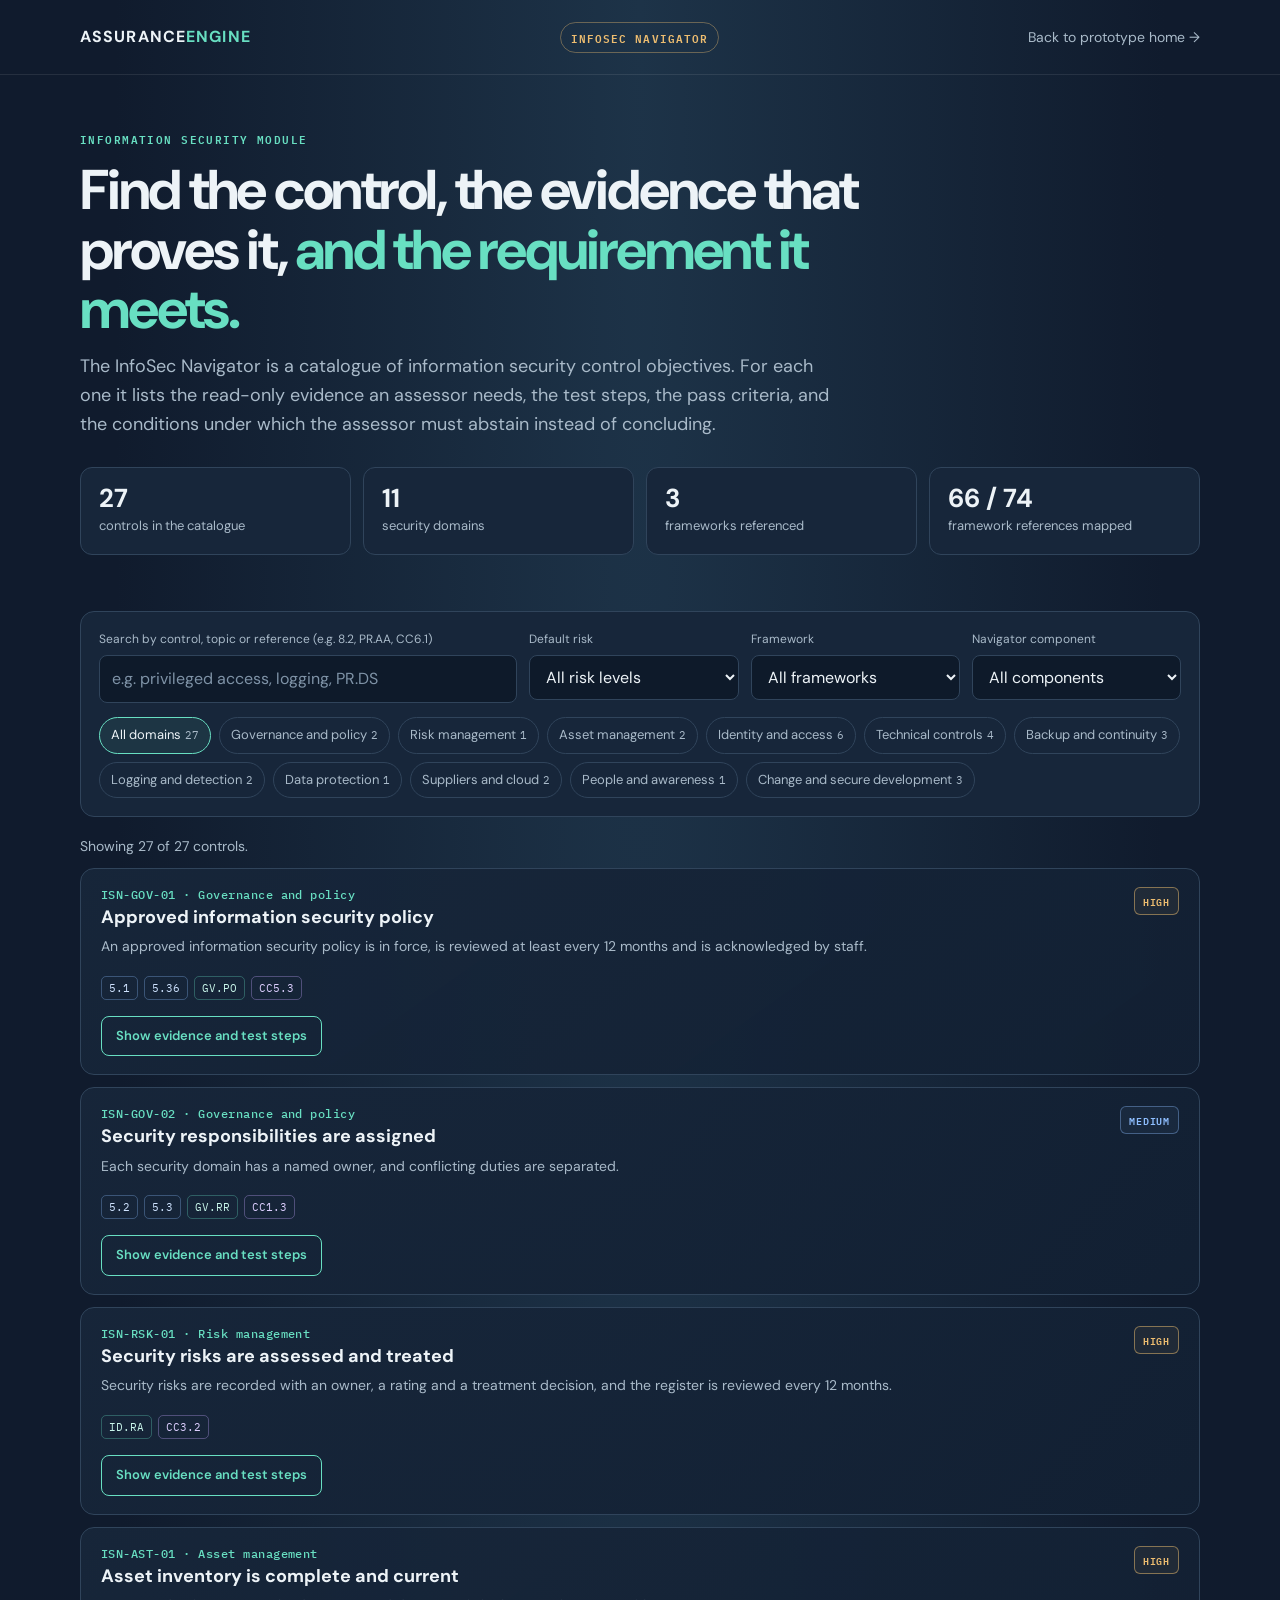
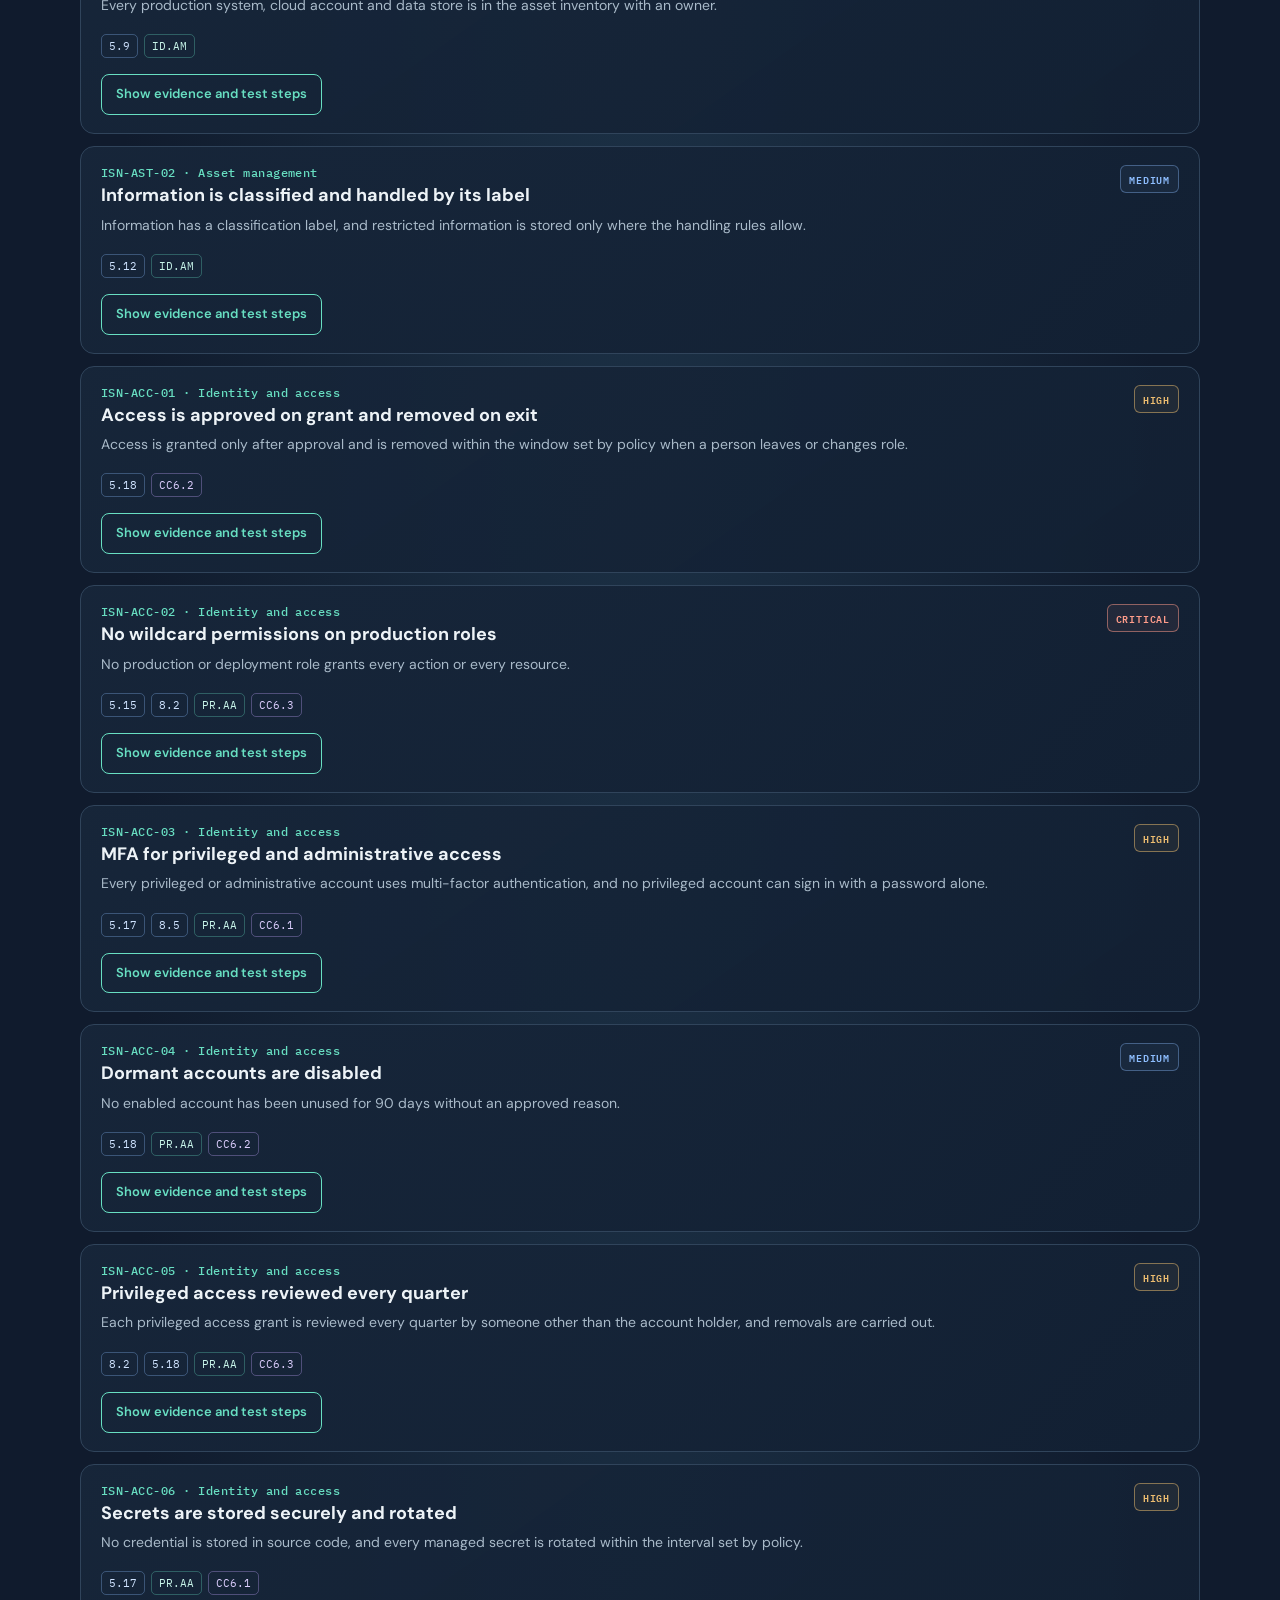
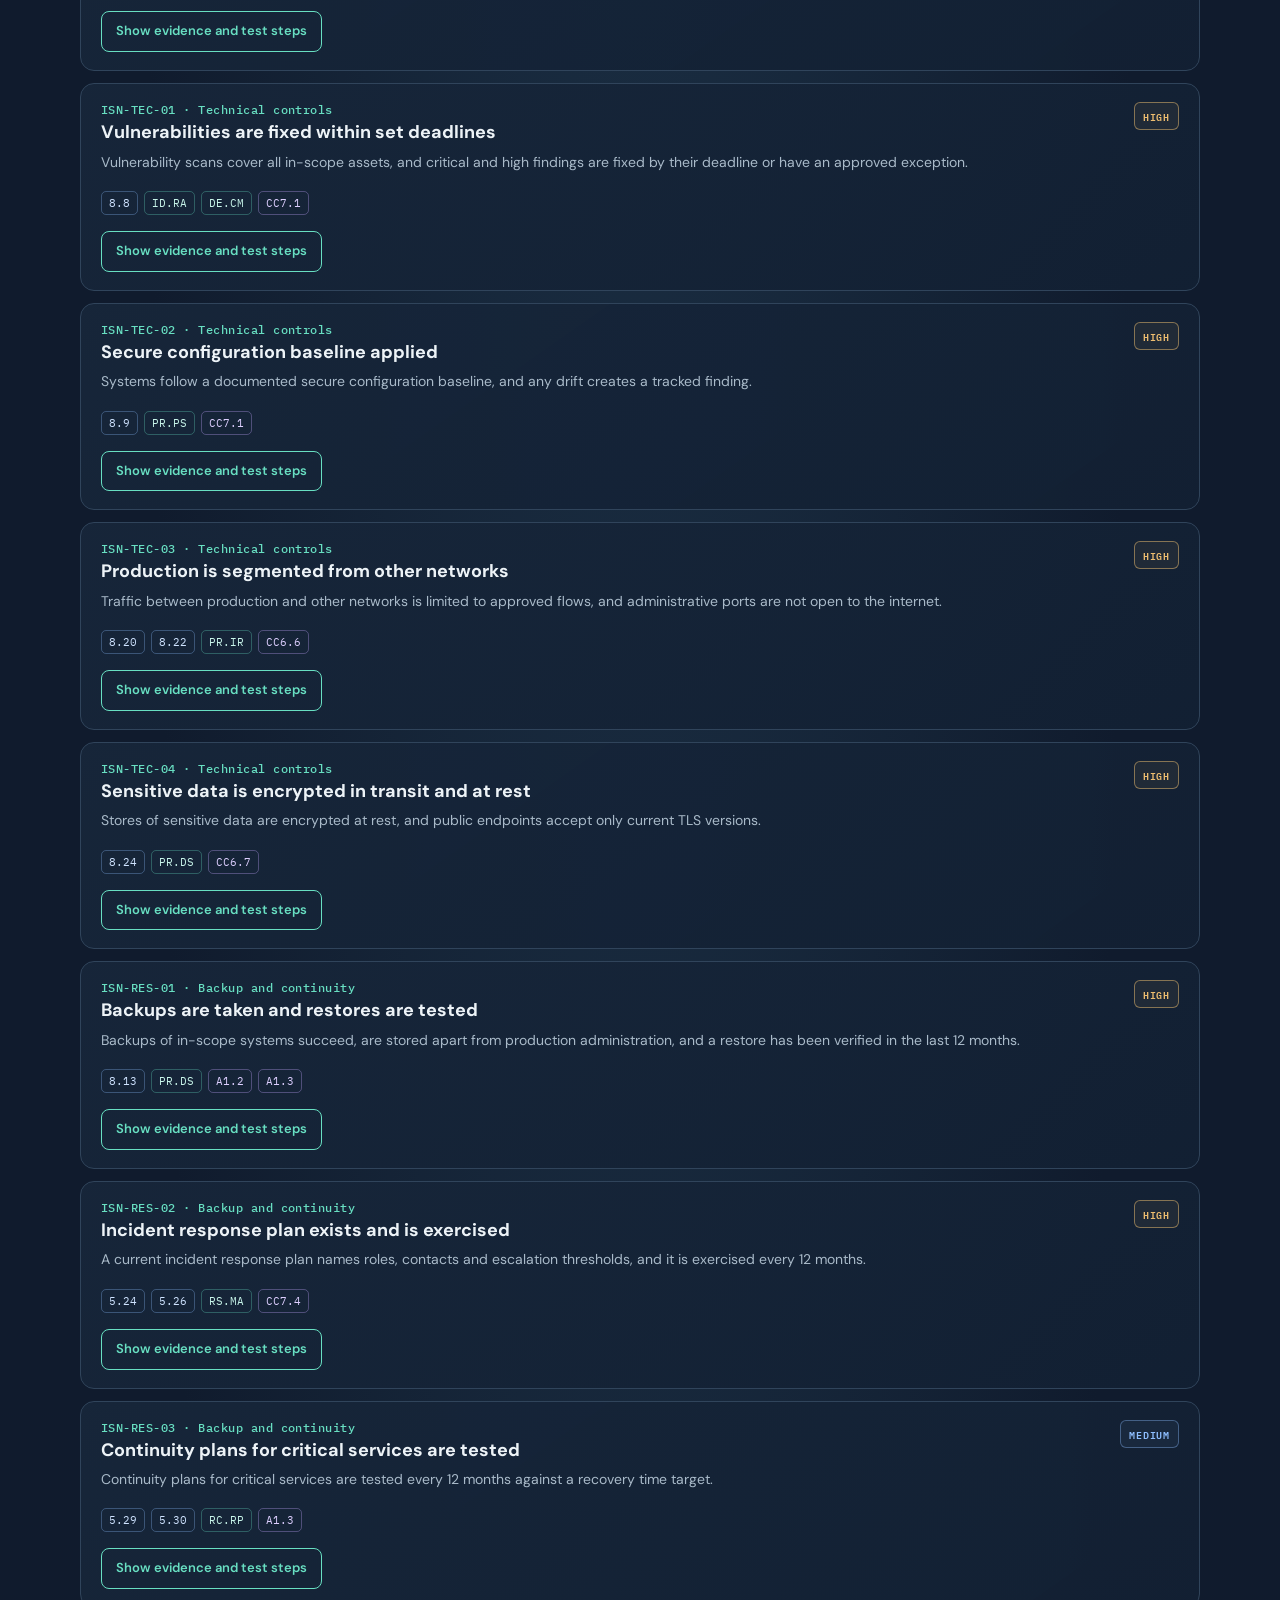
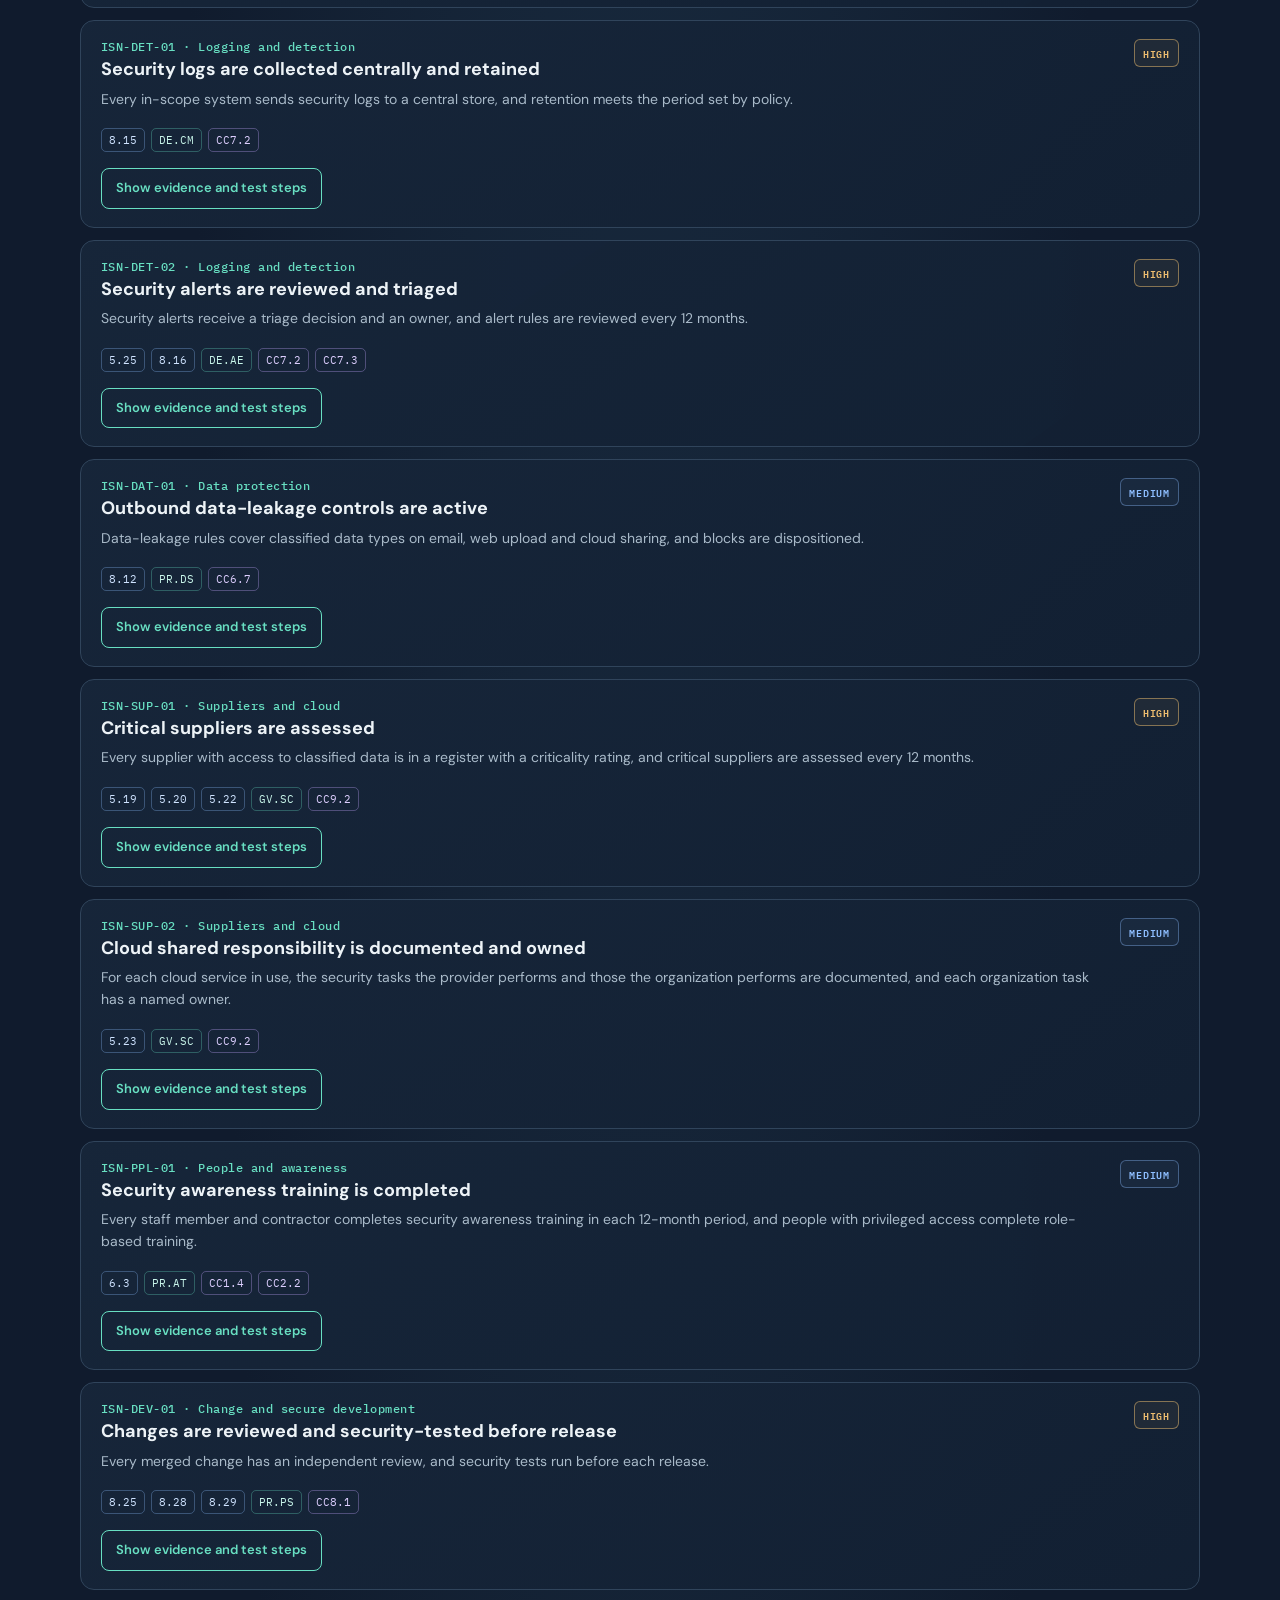
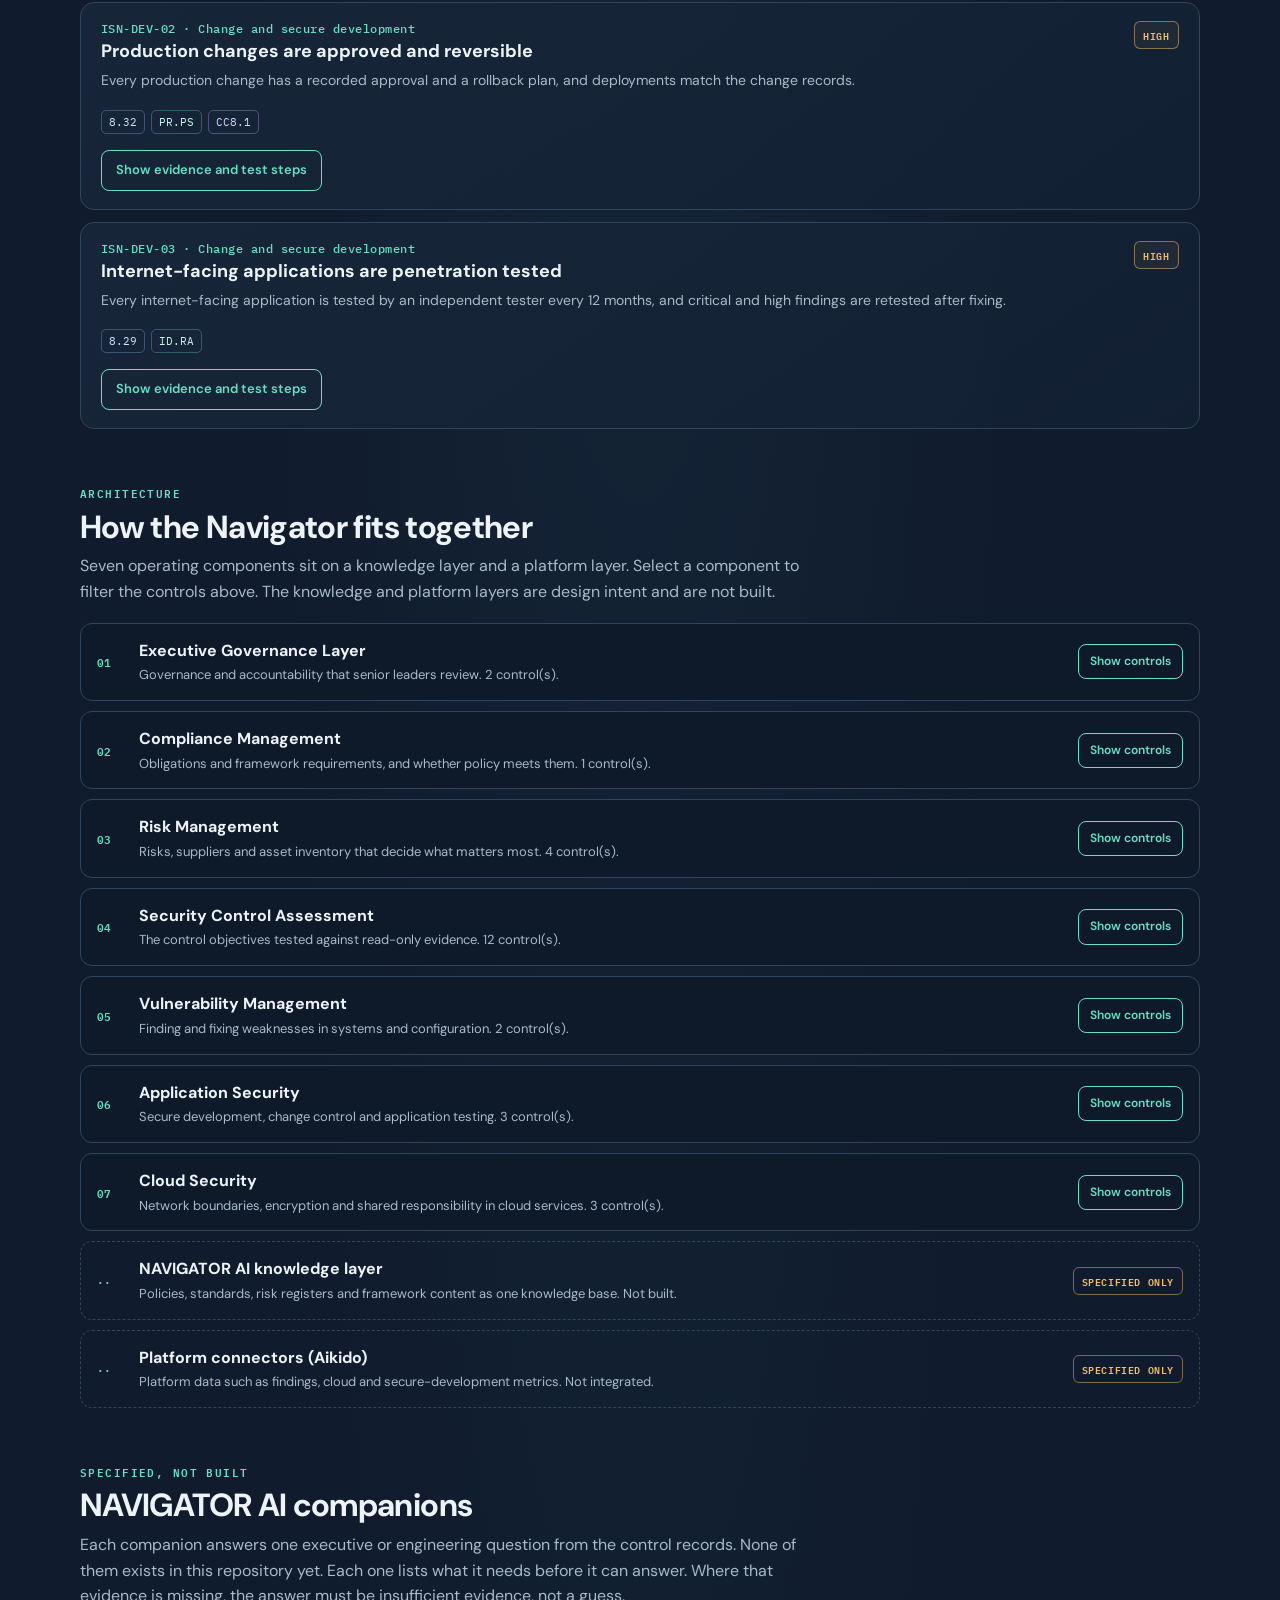
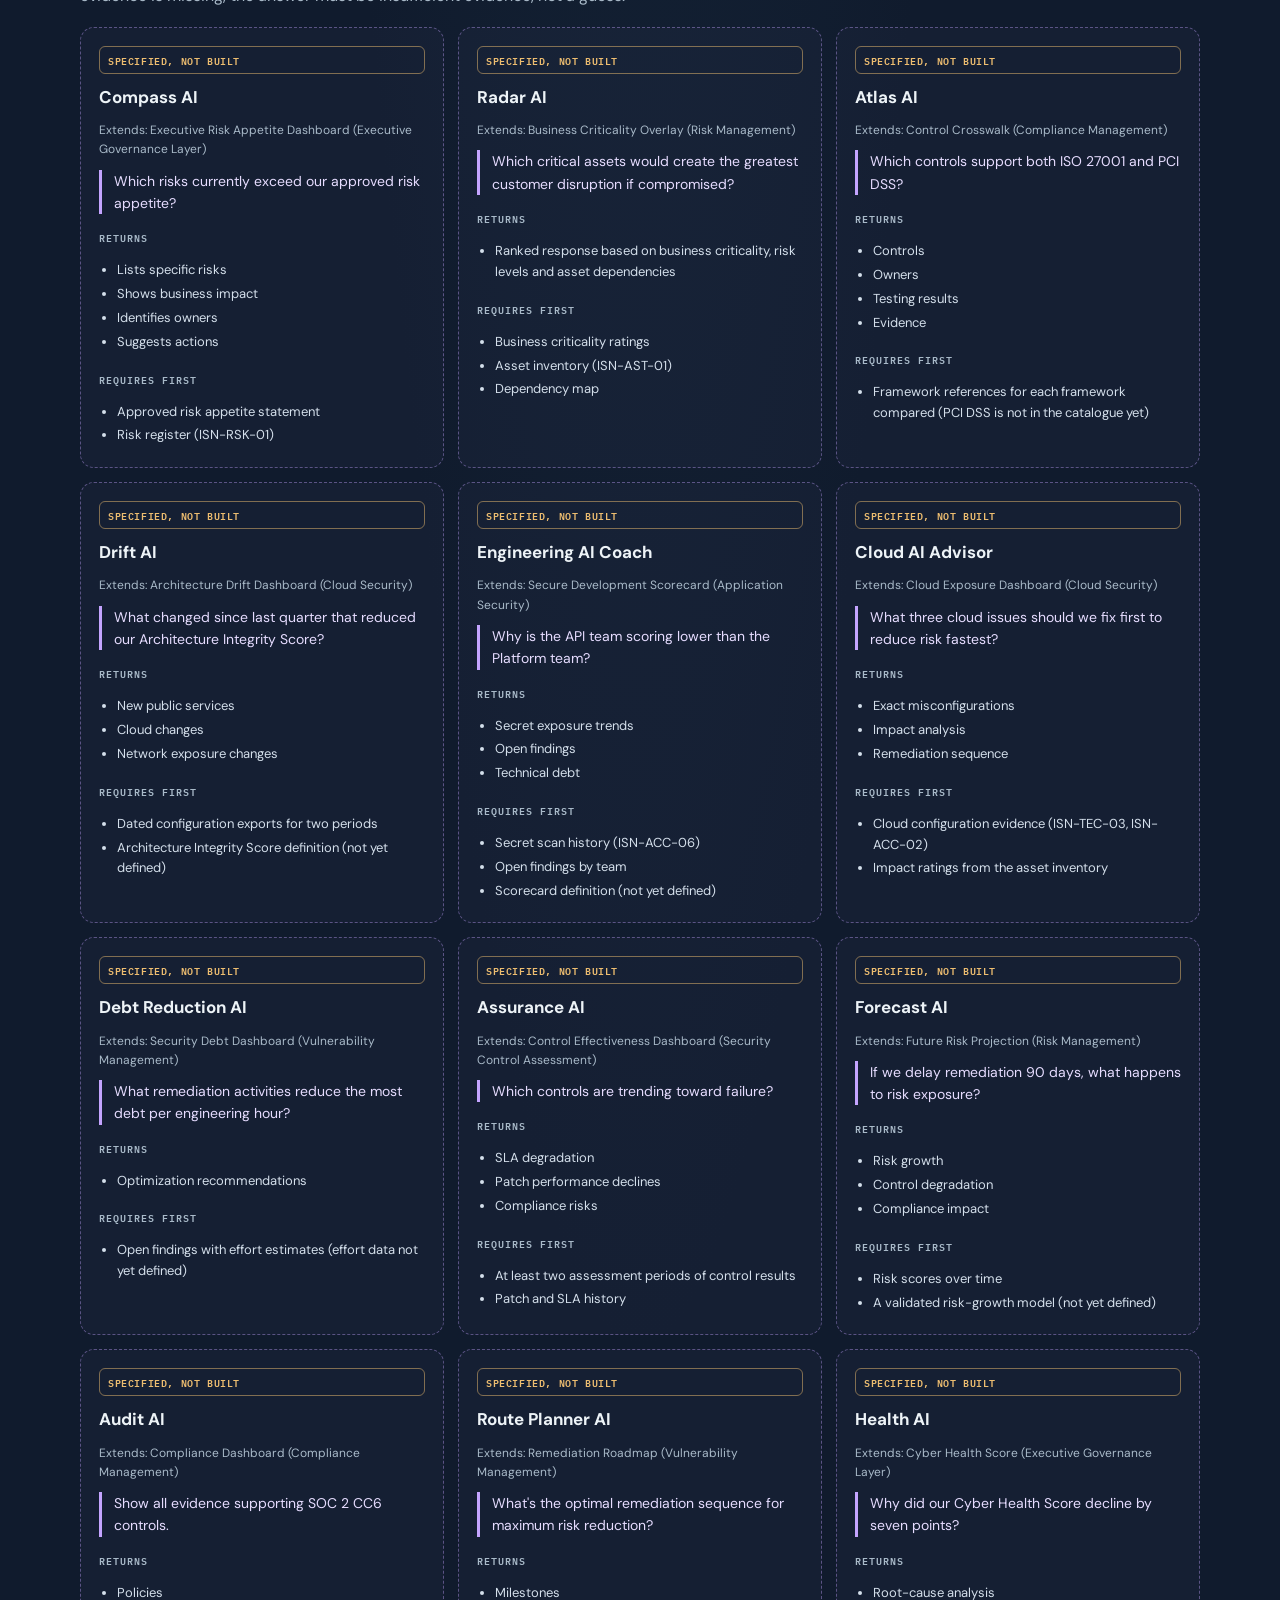
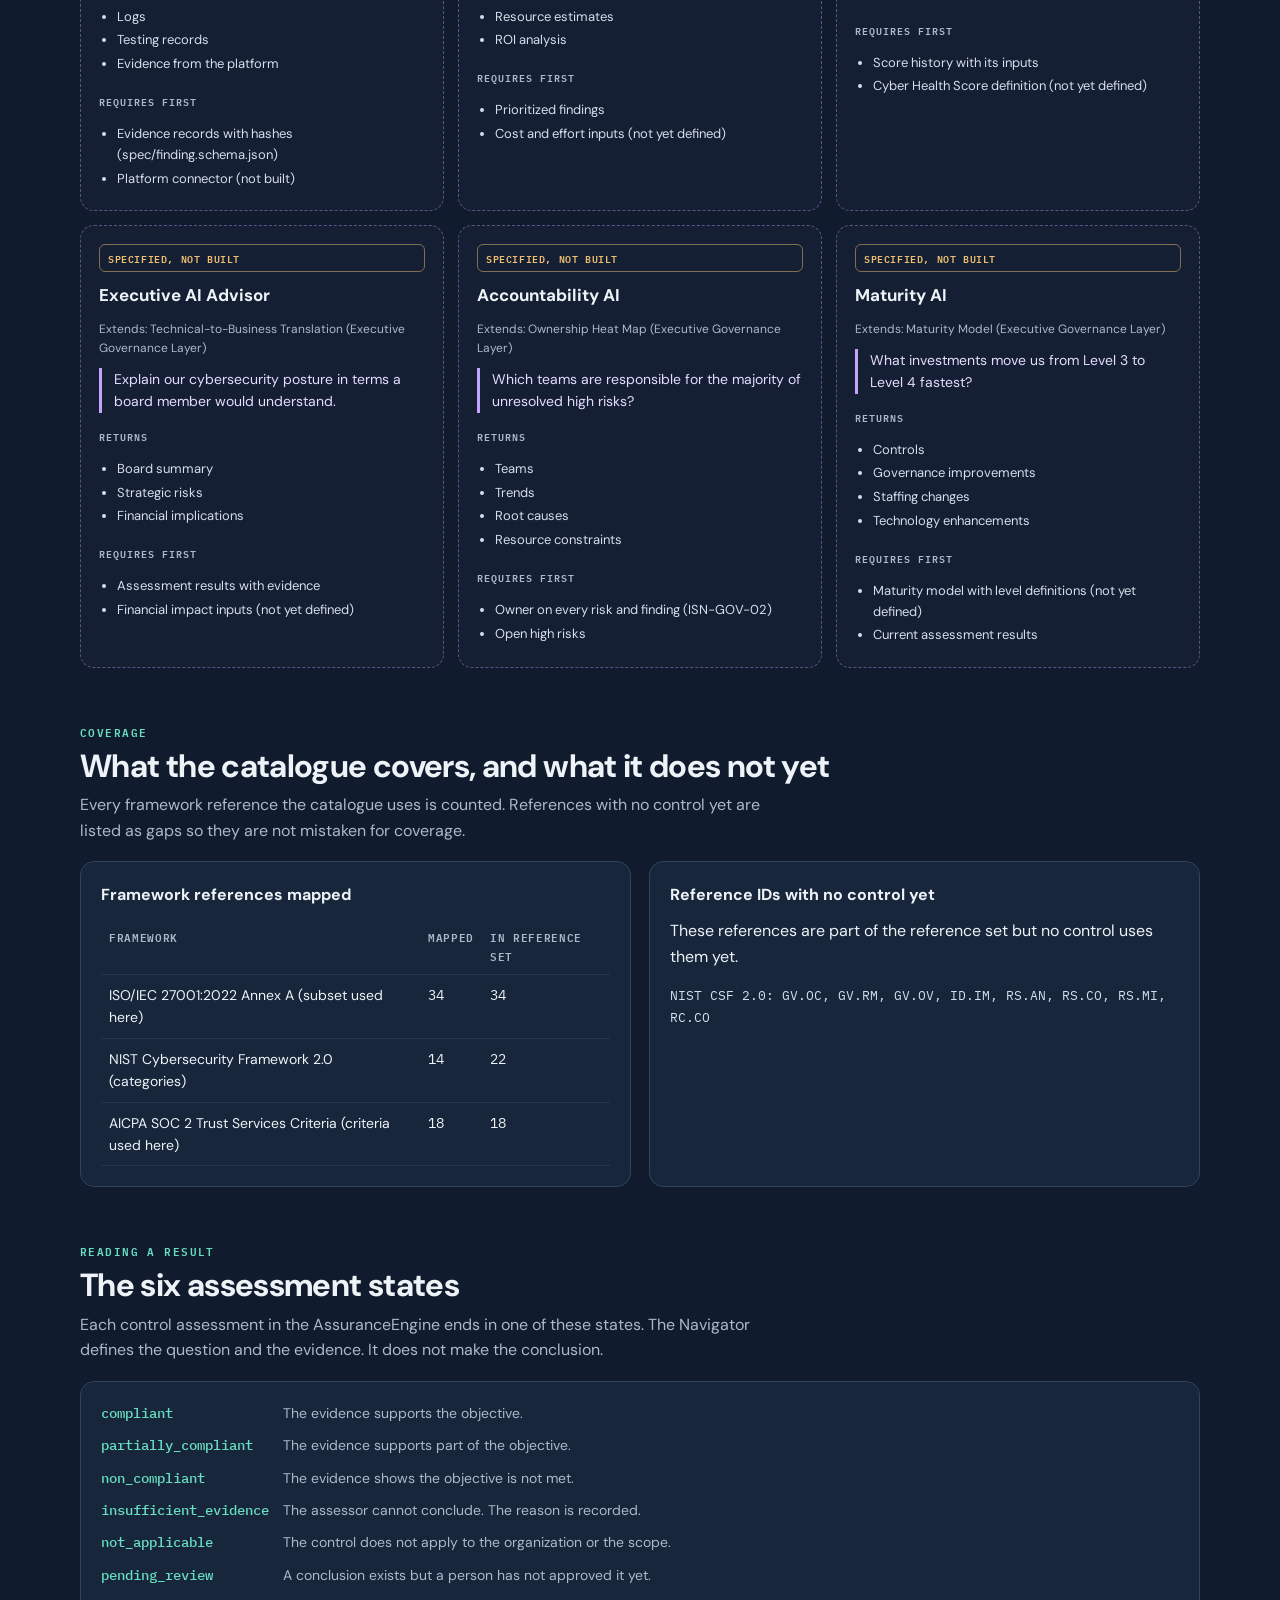
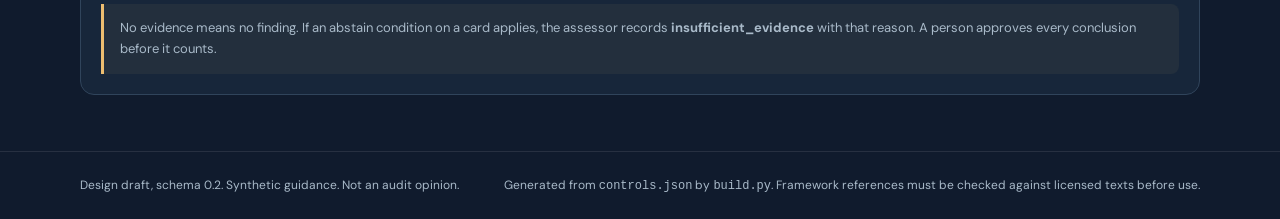
==== infosec-navigator/index.html @ db494764 "Add InfoSec Navigator module A separate information security module of AssuranceEngine:  - infosec-n" ====
<!doctype html>
<html lang="en">
<head>
<meta charset="utf-8">
<meta name="viewport" content="width=device-width, initial-scale=1">
<meta name="description" content="InfoSec Navigator: find each information security control, the read-only evidence that proves it, and the ISO 27001, NIST CSF and SOC 2 requirements it maps to.">
<meta name="theme-color" content="#101b2d">
<title>InfoSec Navigator | AssuranceEngine</title>
<link rel="stylesheet" href="https://fonts.googleapis.com/css2?family=DM+Sans:wght@400;500;600;700&family=IBM+Plex+Mono:wght@400;500;600&display=swap">
<style>
:root{color-scheme:dark;--bg:#101b2d;--panel:#17263a;--panel-2:#1c3045;--line:#30445b;--text:#edf3f7;--muted:#a9bac9;--teal:#68dfc2;--gold:#edbd70;--blue:#8ebeff;--violet:#c4a4ff;--red:#ff9c8a}
*{box-sizing:border-box}
html{scroll-behavior:smooth}
body{margin:0;background:radial-gradient(ellipse at 50% 0%,#1d3348 0,transparent 58%),var(--bg);color:var(--text);font:16px/1.6 "DM Sans",system-ui,sans-serif;min-height:100vh}
a{color:var(--teal)}
button,input,select{font:inherit;color:inherit}
:focus-visible{outline:2px solid var(--teal);outline-offset:3px}
.wrap{width:min(1120px,calc(100% - 40px));margin-inline:auto}
.topbar{border-bottom:1px solid #ffffff16}
.nav{min-height:74px;display:flex;align-items:center;justify-content:space-between;gap:20px;flex-wrap:wrap;padding:14px 0}
.brand{color:var(--text);text-decoration:none;font-weight:700;letter-spacing:.07em}
.brand span{color:var(--teal)}
.module{font:600 11px "IBM Plex Mono",monospace;letter-spacing:.1em;text-transform:uppercase;color:var(--gold);border:1px solid #edbd7060;border-radius:999px;padding:5px 10px}
.nav-link{color:var(--muted);font-size:14px;text-decoration:none}
.label,.eyebrow{font:600 11px/1.4 "IBM Plex Mono",monospace;letter-spacing:.13em;text-transform:uppercase}
.eyebrow{color:var(--teal)}
.hero{padding:56px 0 28px}
h1,h2,h3,p{margin-top:0}
h1{max-width:860px;margin:14px 0 14px;font-size:clamp(34px,5vw,56px);line-height:1.06;letter-spacing:-.04em}
h1 em{color:var(--teal);font-style:normal}
.lede{max-width:760px;margin:0;color:var(--muted);font-size:18px}
.stats{display:grid;grid-template-columns:repeat(4,1fr);gap:12px;margin-top:28px}
.stat{padding:16px 18px;border:1px solid var(--line);border-radius:12px;background:var(--panel)}
.stat strong{display:block;font-size:26px;line-height:1.1}
.stat span{color:var(--muted);font-size:13px}
.toolbar{margin-top:28px;padding:18px;border:1px solid var(--line);border-radius:14px;background:var(--panel)}
.row{display:grid;grid-template-columns:minmax(0,2fr) repeat(3,minmax(0,1fr));gap:12px}
.field{display:flex;flex-direction:column;gap:6px;min-width:0}
.field label{color:var(--muted);font-size:12px}
.field input,.field select{padding:10px 12px;border:1px solid var(--line);border-radius:8px;background:#0e1a2a;min-width:0}
.field input::placeholder{color:#7f93a7}
.chips-row{display:flex;flex-wrap:wrap;gap:8px;margin-top:14px}
.filter{padding:7px 11px;border:1px solid var(--line);border-radius:999px;background:transparent;color:var(--muted);font-size:13px;cursor:pointer}
.filter[aria-pressed="true"]{border-color:var(--teal);color:var(--text);background:#68dfc214}
.filter small{color:var(--muted);font-family:"IBM Plex Mono",monospace;font-size:11px;margin-left:4px}
.summary{margin:18px 0 10px;color:var(--muted);font-size:14px}
.list{display:grid;gap:12px}
.card{border:1px solid var(--line);border-radius:14px;background:linear-gradient(145deg,#17263aee,#122033f2)}
.card-head{padding:18px 20px;display:grid;grid-template-columns:1fr auto;gap:12px;align-items:start}
.card-id{font:500 12px "IBM Plex Mono",monospace;color:var(--teal);letter-spacing:.04em}
.card h3{margin:4px 0 6px;font-size:18px;line-height:1.3}
.card p.objective{margin:0;color:var(--muted);font-size:14px}
.risk{justify-self:start;font:600 10px "IBM Plex Mono",monospace;letter-spacing:.08em;text-transform:uppercase;padding:4px 8px;border-radius:6px;border:1px solid;white-space:nowrap}
.risk.critical{color:var(--red);border-color:#ff9c8a80;background:#ff9c8a12}
.risk.high{color:var(--gold);border-color:#edbd7080;background:#edbd7010}
.risk.medium{color:var(--blue);border-color:#8ebeff60;background:#8ebeff0d}
.risk.low{color:var(--teal);border-color:#68dfc260;background:#68dfc20d}
.tags{display:flex;flex-wrap:wrap;gap:6px;padding:0 20px 16px}
.tag{padding:4px 7px;border:1px solid #ffffff20;border-radius:5px;color:#d4dfeb;font:11px "IBM Plex Mono",monospace;white-space:nowrap}
.tag.iso{border-color:#8ebeff50;color:#cfe3ff}
.tag.nist{border-color:#68dfc250;color:#c8f5ea}
.tag.soc{border-color:#c4a4ff55;color:#ddcfff}
.toggle{margin:0 20px 18px;padding:9px 14px;border:1px solid var(--teal);border-radius:8px;background:transparent;color:var(--teal);font-weight:600;font-size:13px;cursor:pointer}
.toggle:hover{background:#68dfc214}
.details{display:none;padding:0 20px 22px;border-top:1px solid #ffffff14}
.details.open{display:block}
.details-grid{display:grid;grid-template-columns:1fr 1fr;gap:20px;padding-top:18px}
.block h4{margin:0 0 8px;font:600 11px "IBM Plex Mono",monospace;letter-spacing:.1em;text-transform:uppercase;color:var(--muted)}
.block ul,.block ol{margin:0;padding-left:18px;color:#d4dfeb;font-size:14px}
.block li{margin-bottom:6px}
.block p{margin:0;font-size:14px;color:#d4dfeb}
.ev-source{display:block;color:#d4dfeb}
.ev-meta{display:block;margin-top:2px;color:var(--muted);font-size:12px}
.access{font:600 10px "IBM Plex Mono",monospace;color:var(--teal);border:1px solid #68dfc260;border-radius:4px;padding:1px 5px;margin-left:6px;white-space:nowrap}
.refs{margin-top:16px;display:grid;gap:6px}
.ref{display:grid;grid-template-columns:auto 1fr;gap:10px;font-size:13px;color:var(--muted)}
.ref b{font-family:"IBM Plex Mono",monospace;font-weight:500;color:#d4dfeb;white-space:nowrap}
.arch{display:grid;gap:10px}
.layer{display:grid;grid-template-columns:auto 1fr auto;gap:14px;align-items:center;padding:14px 16px;border:1px solid var(--line);border-radius:12px;background:#0e1a2a}
.layer.platform,.layer.knowledge{border-style:dashed;background:transparent}
.layer-no{font:600 11px "IBM Plex Mono",monospace;color:var(--teal);min-width:28px}
.layer h3{margin:0 0 2px;font-size:16px}
.layer p{margin:0;color:var(--muted);font-size:13px}
.layer button{padding:7px 11px;border:1px solid var(--teal);border-radius:8px;background:transparent;color:var(--teal);font-size:12px;font-weight:600;cursor:pointer;white-space:nowrap}
.layer button:hover{background:#68dfc214}
.pill{font:600 10px "IBM Plex Mono",monospace;letter-spacing:.06em;text-transform:uppercase;padding:4px 8px;border-radius:6px;border:1px solid #edbd7080;color:var(--gold);white-space:nowrap}
.companions{display:grid;grid-template-columns:repeat(3,minmax(0,1fr));gap:14px}
.comp{padding:18px;border:1px dashed #c4a4ff66;border-radius:14px;background:#c4a4ff08;display:flex;flex-direction:column;gap:10px;min-width:0}
.comp h3{margin:0;font-size:17px}
.comp .deliv{margin:0;color:var(--muted);font-size:12px}
.comp blockquote{margin:0;padding-left:12px;border-left:3px solid var(--violet);color:#e6dcff;font-size:14px}
.comp h4{margin:4px 0 4px;font:600 10px "IBM Plex Mono",monospace;letter-spacing:.1em;text-transform:uppercase;color:var(--muted)}
.comp ul{margin:0;padding-left:18px;color:#d4dfeb;font-size:13px}
.comp li{margin-bottom:3px}
.sr-only{position:absolute;width:1px;height:1px;overflow:hidden;clip:rect(0 0 0 0);white-space:nowrap}
.empty{padding:28px;border:1px dashed var(--line);border-radius:12px;color:var(--muted);text-align:center}
.section{padding:56px 0 0}
.section-title{margin-bottom:18px}
h2.heading{margin:8px 0 8px;font-size:clamp(24px,3.4vw,32px);line-height:1.15;letter-spacing:-.02em}
.section-title p{margin:0;color:var(--muted);max-width:720px}
.two{display:grid;grid-template-columns:1fr 1fr;gap:18px}
.panel{padding:20px;border:1px solid var(--line);border-radius:14px;background:var(--panel)}
.panel h3{margin:0 0 10px;font-size:16px}
table{width:100%;border-collapse:collapse;font-size:14px}
th,td{text-align:left;padding:9px 8px;border-bottom:1px solid #ffffff12;vertical-align:top}
th{color:var(--muted);font:600 11px "IBM Plex Mono",monospace;letter-spacing:.06em;text-transform:uppercase}
td.num{font-family:"IBM Plex Mono",monospace;white-space:nowrap}
.state{display:grid;grid-template-columns:auto 1fr;gap:10px 14px;font-size:14px;align-items:baseline}
.state b{font-family:"IBM Plex Mono",monospace;font-weight:500;color:var(--teal);white-space:nowrap}
.state span{color:var(--muted)}
.gap-list{margin:8px 0 0;padding-left:18px;color:var(--muted);font-size:13px;line-height:1.7}
.gap-list code{font-family:"IBM Plex Mono",monospace;color:#d4dfeb}
.notice{margin-top:18px;padding:14px 16px;border-left:3px solid var(--gold);border-radius:0 8px 8px 0;background:#edbd700e;color:var(--muted);font-size:13px}
.footer{margin-top:56px;padding:24px 0;border-top:1px solid #ffffff18;color:var(--muted);font-size:12px}
.footer .wrap{display:flex;flex-wrap:wrap;justify-content:space-between;gap:12px}
@media(max-width:860px){.row{grid-template-columns:minmax(0,1fr)}.row>.field{width:100%}.stats{grid-template-columns:repeat(2,1fr)}.two,.details-grid,.companions{grid-template-columns:1fr}.layer{grid-template-columns:auto 1fr}.layer button{grid-column:1/-1;justify-self:start}}
@media(max-width:520px){.wrap{width:min(100% - 32px,1120px)}.hero{padding-top:36px}.card-head{grid-template-columns:1fr;gap:8px}.toggle{margin:0 16px 16px}.tags,.details{padding-left:16px;padding-right:16px}.card-head{padding:16px}.stat strong{font-size:22px}}
@media(prefers-reduced-motion:reduce){html{scroll-behavior:auto}}
</style>
</head>
<body>
<div class="topbar">
  <nav class="wrap nav" aria-label="Main navigation">
    <a class="brand" href="../index.html">ASSURANCE<span>ENGINE</span></a>
    <span class="module">InfoSec Navigator</span>
    <a class="nav-link" href="../index.html">Back to prototype home &rarr;</a>
  </nav>
</div>

<main>
  <header class="wrap hero">
    <div class="eyebrow">Information security module</div>
    <h1>Find the control, the evidence that proves it, <em>and the requirement it meets.</em></h1>
    <p class="lede">The InfoSec Navigator is a catalogue of information security control objectives. For each one it lists the read-only evidence an assessor needs, the test steps, the pass criteria, and the conditions under which the assessor must abstain instead of concluding.</p>

    <div class="stats" id="stats" aria-live="polite"></div>
  </header>

  <section class="wrap" aria-labelledby="browse-title">
    <div class="toolbar" role="search">
      <div class="row">
        <div class="field">
          <label for="q">Search by control, topic or reference (e.g. 8.2, PR.AA, CC6.1)</label>
          <input id="q" type="search" placeholder="e.g. privileged access, logging, PR.DS" autocomplete="off">
        </div>
        <div class="field">
          <label for="risk">Default risk</label>
          <select id="risk">
            <option value="">All risk levels</option>
            <option value="critical">Critical</option>
            <option value="high">High</option>
            <option value="medium">Medium</option>
            <option value="low">Low</option>
          </select>
        </div>
        <div class="field">
          <label for="fw">Framework</label>
          <select id="fw">
            <option value="">All frameworks</option>
          </select>
        </div>
        <div class="field">
          <label for="comp">Navigator component</label>
          <select id="comp">
            <option value="">All components</option>
          </select>
        </div>
      </div>
      <div class="chips-row" id="domains" role="group" aria-label="Filter by domain"></div>
    </div>

    <h2 id="browse-title" class="sr-only">Controls</h2>
    <p class="summary" id="summary" aria-live="polite"></p>
    <div class="list" id="list"></div>
  </section>

  <section class="wrap section" aria-labelledby="arch-title">
    <div class="section-title">
      <div class="eyebrow">Architecture</div>
      <h2 class="heading" id="arch-title">How the Navigator fits together</h2>
      <p>Seven operating components sit on a knowledge layer and a platform layer. Select a component to filter the controls above. The knowledge and platform layers are design intent and are not built.</p>
    </div>
    <div class="arch" id="arch"></div>
  </section>

  <section class="wrap section" aria-labelledby="ai-title">
    <div class="section-title">
      <div class="eyebrow">Specified, not built</div>
      <h2 class="heading" id="ai-title">NAVIGATOR AI companions</h2>
      <p>Each companion answers one executive or engineering question from the control records. None of them exists in this repository yet. Each one lists what it needs before it can answer. Where that evidence is missing, the answer must be insufficient evidence, not a guess.</p>
    </div>
    <div class="companions" id="companions"></div>
  </section>

  <section class="wrap section" aria-labelledby="coverage-title">
    <div class="section-title">
      <div class="eyebrow">Coverage</div>
      <h2 class="heading" id="coverage-title">What the catalogue covers, and what it does not yet</h2>
      <p>Every framework reference the catalogue uses is counted. References with no control yet are listed as gaps so they are not mistaken for coverage.</p>
    </div>
    <div class="two">
      <div class="panel">
        <h3>Framework references mapped</h3>
        <table>
          <thead><tr><th>Framework</th><th>Mapped</th><th>In reference set</th></tr></thead>
          <tbody id="coverage-body"></tbody>
        </table>
      </div>
      <div class="panel">
        <h3>Reference IDs with no control yet</h3>
        <div id="gaps"></div>
      </div>
    </div>
  </section>

  <section class="wrap section" aria-labelledby="states-title">
    <div class="section-title">
      <div class="eyebrow">Reading a result</div>
      <h2 class="heading" id="states-title">The six assessment states</h2>
      <p>Each control assessment in the AssuranceEngine ends in one of these states. The Navigator defines the question and the evidence. It does not make the conclusion.</p>
    </div>
    <div class="panel">
      <div class="state" id="states"></div>
      <div class="notice">No evidence means no finding. If an abstain condition on a card applies, the assessor records <b>insufficient_evidence</b> with that reason. A person approves every conclusion before it counts.</div>
    </div>
  </section>
</main>

<footer class="footer">
  <div class="wrap">
    <span id="footer-status">Design draft. Synthetic guidance. Not an audit opinion.</span>
    <span>Generated from <code>controls.json</code> by <code>build.py</code>. Framework references must be checked against licensed texts before use.</span>
  </div>
</footer>

<script src="data.js"></script>
<script>
(function () {
  "use strict";

  var DATA = window.INFOSEC_NAVIGATOR;
  var FW_CLASS = { iso27001_2022: "iso", nist_csf_2_0: "nist", soc2_tsc: "soc" };
  var FW_SHORT = { iso27001_2022: "ISO 27001:2022", nist_csf_2_0: "NIST CSF 2.0", soc2_tsc: "SOC 2 TSC" };
  var state = { q: "", risk: "", fw: "", domain: "", component: "" };

  var $ = function (id) { return document.getElementById(id); };

  function el(tag, cls, text) {
    var n = document.createElement(tag);
    if (cls) n.className = cls;
    if (text !== undefined && text !== null) n.textContent = text;
    return n;
  }

  function refsOf(control) {
    var out = [];
    Object.keys(control.frameworks).forEach(function (fw) {
      control.frameworks[fw].forEach(function (ref) {
        out.push({ fw: fw, ref: ref, name: DATA.frameworks[fw].ids[ref] });
      });
    });
    return out;
  }

  function matches(control) {
    if (state.risk && control.default_risk !== state.risk) return false;
    if (state.domain && control.domain !== state.domain) return false;
    if (state.fw && !control.frameworks[state.fw]) return false;
    if (state.component && control.component !== state.component) return false;
    if (!state.q) return true;
    var haystack = [control.id, control.title, control.objective, control.pass_criteria,
      DATA.domains[control.domain].name, DATA.components[control.component].name].concat(control.test, control.common_gaps, control.abstain_when)
      .concat(refsOf(control).map(function (r) { return r.ref + " " + r.name + " " + FW_SHORT[r.fw]; }))
      .join(" ").toLowerCase();
    return state.q.toLowerCase().split(/\s+/).every(function (term) {
      return haystack.indexOf(term) !== -1;
    });
  }

  function renderStats() {
    var controls = DATA.controls;
    var fwKeys = Object.keys(DATA.frameworks);
    var mapped = 0, total = 0;
    fwKeys.forEach(function (fw) {
      var used = {};
      controls.forEach(function (c) { (c.frameworks[fw] || []).forEach(function (r) { used[r] = true; }); });
      mapped += Object.keys(used).length;
      total += Object.keys(DATA.frameworks[fw].ids).length;
    });
    var items = [
      [controls.length, "controls in the catalogue"],
      [Object.keys(DATA.domains).length, "security domains"],
      [fwKeys.length, "frameworks referenced"],
      [mapped + " / " + total, "framework references mapped"]
    ];
    var box = $("stats");
    box.textContent = "";
    items.forEach(function (it) {
      var s = el("div", "stat");
      s.appendChild(el("strong", null, String(it[0])));
      s.appendChild(el("span", null, it[1]));
      box.appendChild(s);
    });
  }

  function populateComponents() {
    var sel = $("comp");
    Object.keys(DATA.components).forEach(function (key) {
      var o = el("option", null, DATA.components[key].name);
      o.value = key;
      sel.appendChild(o);
    });
  }

  function renderArchitecture() {
    var box = $("arch");
    box.textContent = "";
    Object.keys(DATA.components).forEach(function (key, i) {
      var n = DATA.controls.filter(function (c) { return c.component === key; }).length;
      var comp = DATA.components[key];
      var row = layer(String(i + 1).padStart(2, "0"), comp.name, comp.description + " " + n + " control(s).", "filter", key);
      box.appendChild(row);
    });
    var k = layer("··", "NAVIGATOR AI knowledge layer", "Policies, standards, risk registers and framework content as one knowledge base. Not built.", "pill");
    k.classList.add("knowledge");
    box.appendChild(k);
    var p = layer("··", "Platform connectors (Aikido)", "Platform data such as findings, cloud and secure-development metrics. Not integrated.", "pill");
    p.classList.add("platform");
    box.appendChild(p);
  }

  function layer(num, title, desc, mode, key) {
    var row = el("div", "layer");
    row.appendChild(el("span", "layer-no", num));
    var body = el("div");
    body.appendChild(el("h3", null, title));
    if (desc) body.appendChild(el("p", null, desc));
    row.appendChild(body);
    if (mode === "filter") {
      var b = el("button", null, "Show controls");
      b.type = "button";
      b.addEventListener("click", function () {
        state.component = key;
        $("comp").value = key;
        renderList();
        $("list").scrollIntoView({ behavior: "smooth", block: "start" });
      });
      row.appendChild(b);
    } else if (mode === "pill") {
      row.appendChild(el("span", "pill", "Specified only"));
    }
    return row;
  }

  function renderCompanions() {
    var box = $("companions");
    box.textContent = "";
    DATA.companions.forEach(function (ai) {
      var card = el("article", "comp");
      card.appendChild(el("span", "pill", "Specified, not built"));
      card.appendChild(el("h3", null, ai.name));
      card.appendChild(el("p", "deliv", "Extends: " + ai.deliverable + " (" + DATA.components[ai.component].name + ")"));
      var q = el("blockquote", null, ai.question);
      card.appendChild(q);
      card.appendChild(el("h4", null, "Returns"));
      var r = el("ul");
      ai.returns.forEach(function (t) { r.appendChild(el("li", null, t)); });
      card.appendChild(r);
      card.appendChild(el("h4", null, "Requires first"));
      var rq = el("ul");
      ai.requires.forEach(function (t) { rq.appendChild(el("li", null, t)); });
      card.appendChild(rq);
      box.appendChild(card);
    });
  }

  function populateFrameworks() {
    var fwSelect = $("fw");
    Object.keys(DATA.frameworks).forEach(function (fw) {
      var o = el("option", null, DATA.frameworks[fw].name);
      o.value = fw;
      fwSelect.appendChild(o);
    });
  }

  function renderFilters() {
    var box = $("domains");
    box.textContent = "";
    box.appendChild(domainButton("", "All domains", DATA.controls.length));
    Object.keys(DATA.domains).forEach(function (key) {
      var count = DATA.controls.filter(function (c) { return c.domain === key; }).length;
      box.appendChild(domainButton(key, DATA.domains[key].name, count));
    });
  }

  function domainButton(key, label, count) {
    var b = el("button", "filter", label);
    b.type = "button";
    b.setAttribute("aria-pressed", String(state.domain === key));
    var c = el("small", null, String(count));
    b.appendChild(c);
    b.addEventListener("click", function () {
      state.domain = key;
      renderFilters();
      renderList();
    });
    return b;
  }

  function block(title, items, ordered) {
    var wrap = el("div", "block");
    wrap.appendChild(el("h4", null, title));
    var list = el(ordered ? "ol" : "ul");
    items.forEach(function (t) { list.appendChild(el("li", null, t)); });
    wrap.appendChild(list);
    return wrap;
  }

  function buildDetails(c, id) {
    var panel = el("div", "details");
    panel.id = id;
    var grid = el("div", "details-grid");

    var evWrap = el("div", "block");
    evWrap.appendChild(el("h4", null, "Evidence to collect"));
    var evList = el("ul");
    c.evidence.forEach(function (ev) {
      var li = el("li");
      var src = el("span", "ev-source", ev.source);
      li.appendChild(src);
      var meta = el("span", "ev-meta", ev.method);
      meta.appendChild(el("span", "access", ev.access));
      li.appendChild(meta);
      evList.appendChild(li);
    });
    evWrap.appendChild(evList);
    grid.appendChild(evWrap);

    grid.appendChild(block("Test procedure", c.test, true));

    var pass = el("div", "block");
    pass.appendChild(el("h4", null, "Pass criteria"));
    pass.appendChild(el("p", null, c.pass_criteria));
    grid.appendChild(pass);

    grid.appendChild(block("Common gaps", c.common_gaps, false));
    grid.appendChild(block("Assessor must abstain when", c.abstain_when, false));

    panel.appendChild(grid);

    var refs = el("div", "refs");
    refs.setAttribute("aria-label", "Framework references");
    refsOf(c).forEach(function (r) {
      var row = el("div", "ref");
      row.appendChild(el("b", null, FW_SHORT[r.fw] + " " + r.ref));
      row.appendChild(el("span", null, r.name));
      refs.appendChild(row);
    });
    panel.appendChild(refs);
    return panel;
  }

  function buildCard(c, index) {
    var article = el("article", "card");
    article.id = c.id;

    var head = el("div", "card-head");
    var left = el("div");
    left.appendChild(el("div", "card-id", c.id + "  ·  " + DATA.domains[c.domain].name));
    var h = el("h3", null, c.title);
    left.appendChild(h);
    left.appendChild(el("p", "objective", c.objective));
    head.appendChild(left);
    head.appendChild(el("span", "risk " + c.default_risk, c.default_risk));
    article.appendChild(head);

    var tags = el("div", "tags");
    refsOf(c).forEach(function (r) {
      tags.appendChild(el("span", "tag " + FW_CLASS[r.fw], r.ref));
    });
    article.appendChild(tags);

    var panelId = "panel-" + index;
    var btn = el("button", "toggle", "Show evidence and test steps");
    btn.type = "button";
    btn.setAttribute("aria-expanded", "false");
    btn.setAttribute("aria-controls", panelId);
    var details = buildDetails(c, panelId);
    btn.addEventListener("click", function () {
      var open = details.classList.toggle("open");
      btn.setAttribute("aria-expanded", String(open));
      btn.textContent = open ? "Hide evidence and test steps" : "Show evidence and test steps";
    });
    article.appendChild(btn);
    article.appendChild(details);
    return article;
  }

  function renderList() {
    var list = $("list");
    var shown = DATA.controls.filter(matches);
    list.textContent = "";
    $("summary").textContent = "Showing " + shown.length + " of " + DATA.controls.length + " controls.";
    if (!shown.length) {
      list.appendChild(el("div", "empty", "No controls match these filters. Clear the search or pick another domain."));
      return;
    }
    shown.forEach(function (c, i) { list.appendChild(buildCard(c, i)); });
  }

  function renderCoverage() {
    var body = $("coverage-body");
    body.textContent = "";
    var gaps = $("gaps");
    gaps.textContent = "";
    var gapList = el("ul", "gap-list");
    gapList.style.listStyle = "none";
    gapList.style.padding = "0";

    Object.keys(DATA.frameworks).forEach(function (fw) {
      var ids = DATA.frameworks[fw].ids;
      var used = {};
      DATA.controls.forEach(function (c) { (c.frameworks[fw] || []).forEach(function (r) { used[r] = true; }); });
      var usedKeys = Object.keys(used);
      var tr = el("tr");
      tr.appendChild(el("td", null, DATA.frameworks[fw].name));
      tr.appendChild(el("td", "num", String(usedKeys.length)));
      tr.appendChild(el("td", "num", String(Object.keys(ids).length)));
      body.appendChild(tr);

      var missing = Object.keys(ids).filter(function (r) { return !used[r]; });
      if (missing.length) {
        var li = el("li");
        var code = el("code", null, FW_SHORT[fw] + ": " + missing.join(", "));
        li.appendChild(code);
        gapList.appendChild(li);
      }
    });
    if (!gapList.childNodes.length) {
      gaps.appendChild(el("p", null, "Every listed reference is mapped to at least one control."));
    } else {
      gaps.appendChild(el("p", null, "These references are part of the reference set but no control uses them yet."));
      gaps.appendChild(gapList);
    }
  }

  function renderStates() {
    var box = $("states");
    box.textContent = "";
    Object.keys(DATA.engine_states).forEach(function (key) {
      box.appendChild(el("b", null, key));
      box.appendChild(el("span", null, DATA.engine_states[key]));
    });
  }

  function bind() {
    $("q").addEventListener("input", function (e) { state.q = e.target.value.trim(); renderList(); });
    $("risk").addEventListener("change", function (e) { state.risk = e.target.value; renderList(); });
    $("fw").addEventListener("change", function (e) { state.fw = e.target.value; renderList(); });
    $("comp").addEventListener("change", function (e) { state.component = e.target.value; renderList(); });
  }

  function init() {
    if (!DATA) {
      $("summary").textContent = "The control data could not be loaded. Run python3 infosec-navigator/build.py to generate data.js.";
      return;
    }
    $("footer-status").textContent = "Design draft, schema " + DATA.schema_version + ". Synthetic guidance. Not an audit opinion.";
    renderStats();
    populateFrameworks();
    populateComponents();
    renderFilters();
    renderList();
    renderArchitecture();
    renderCompanions();
    renderCoverage();
    renderStates();
    bind();
  }

  init();
})();
</script>
</body>
</html>
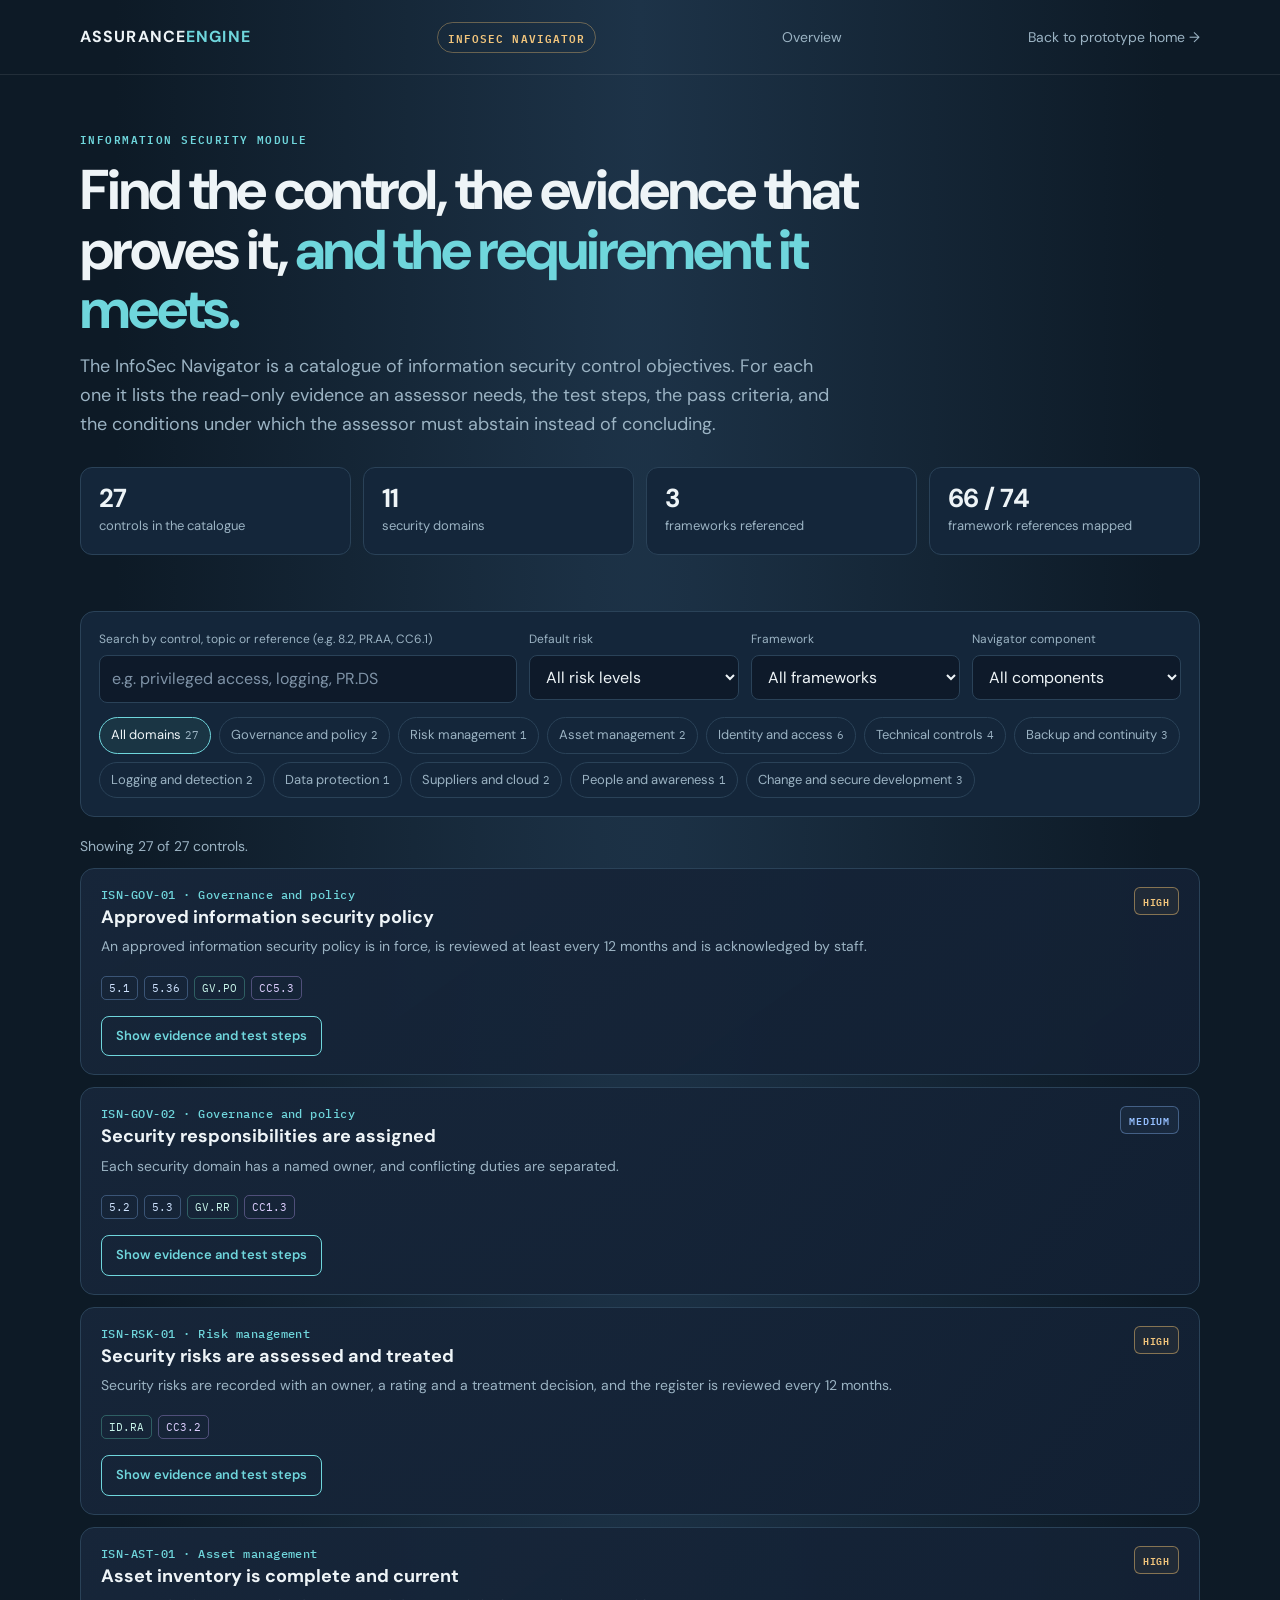
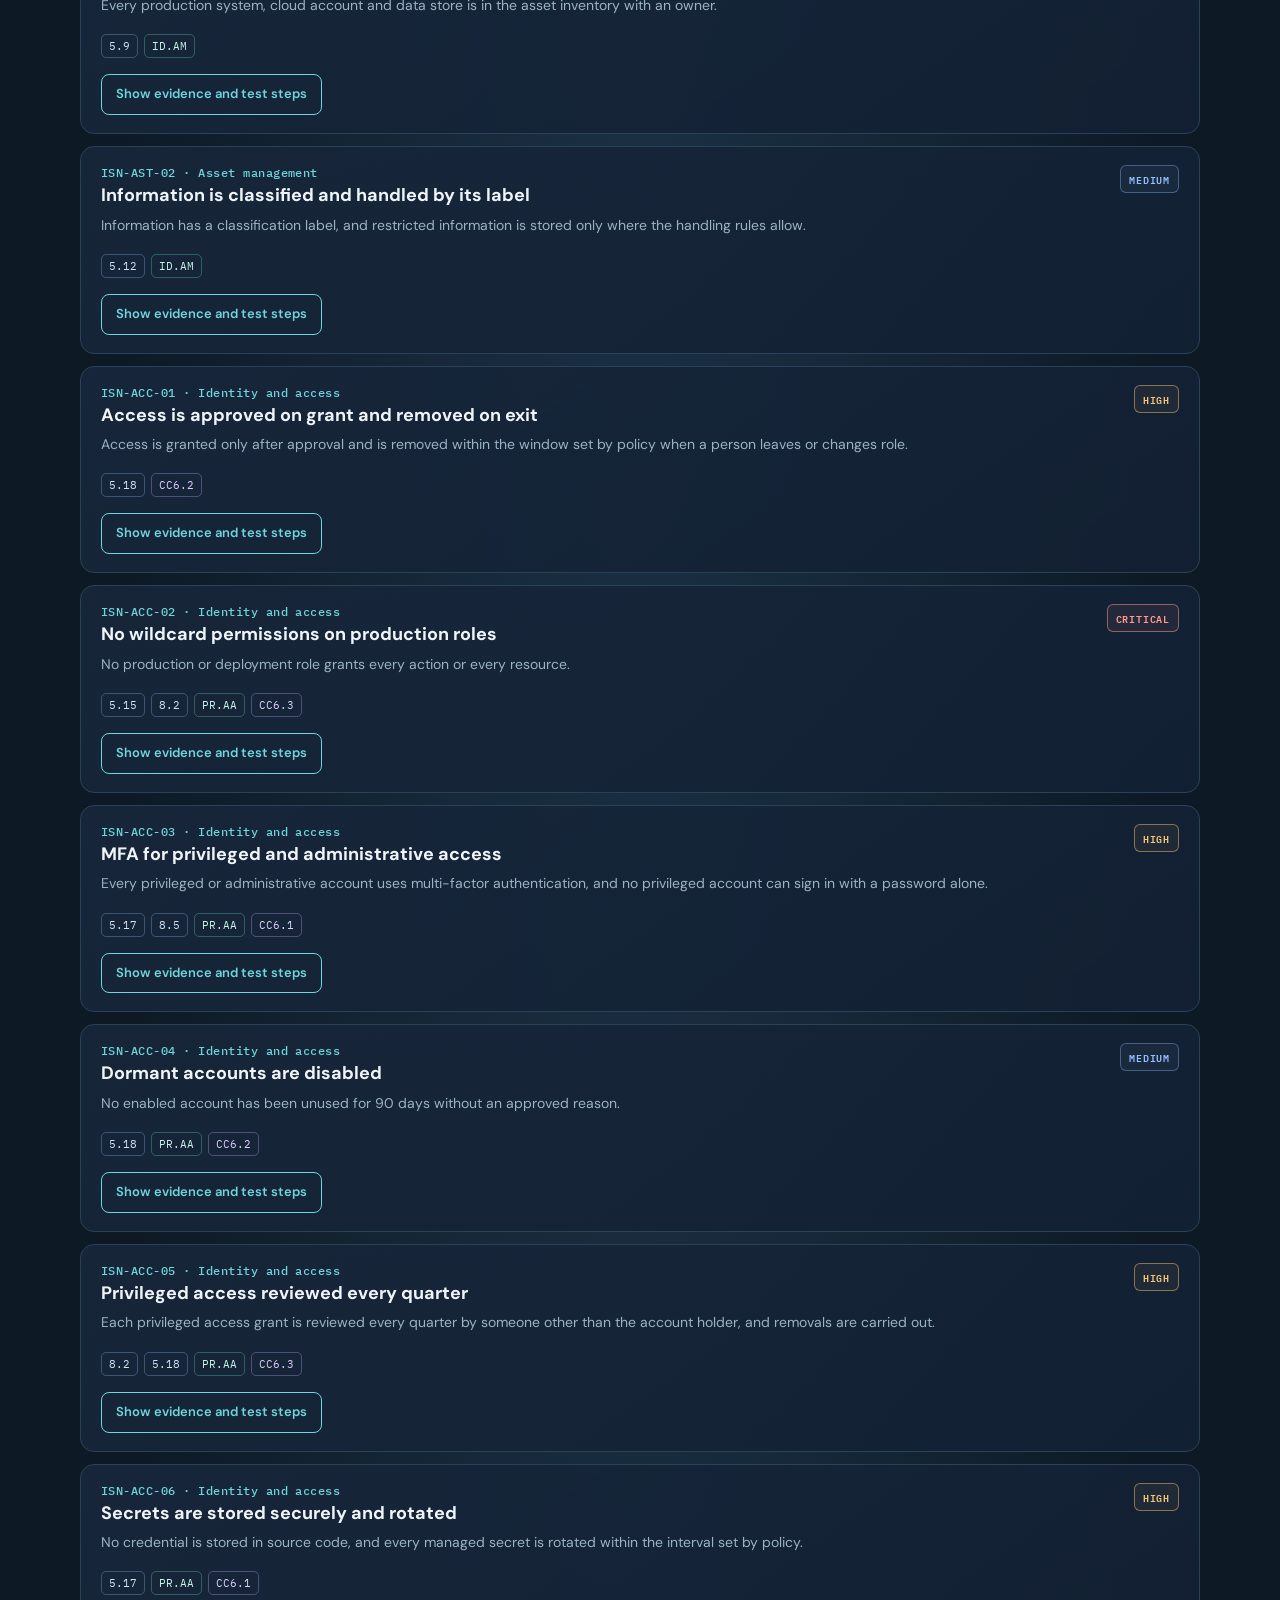
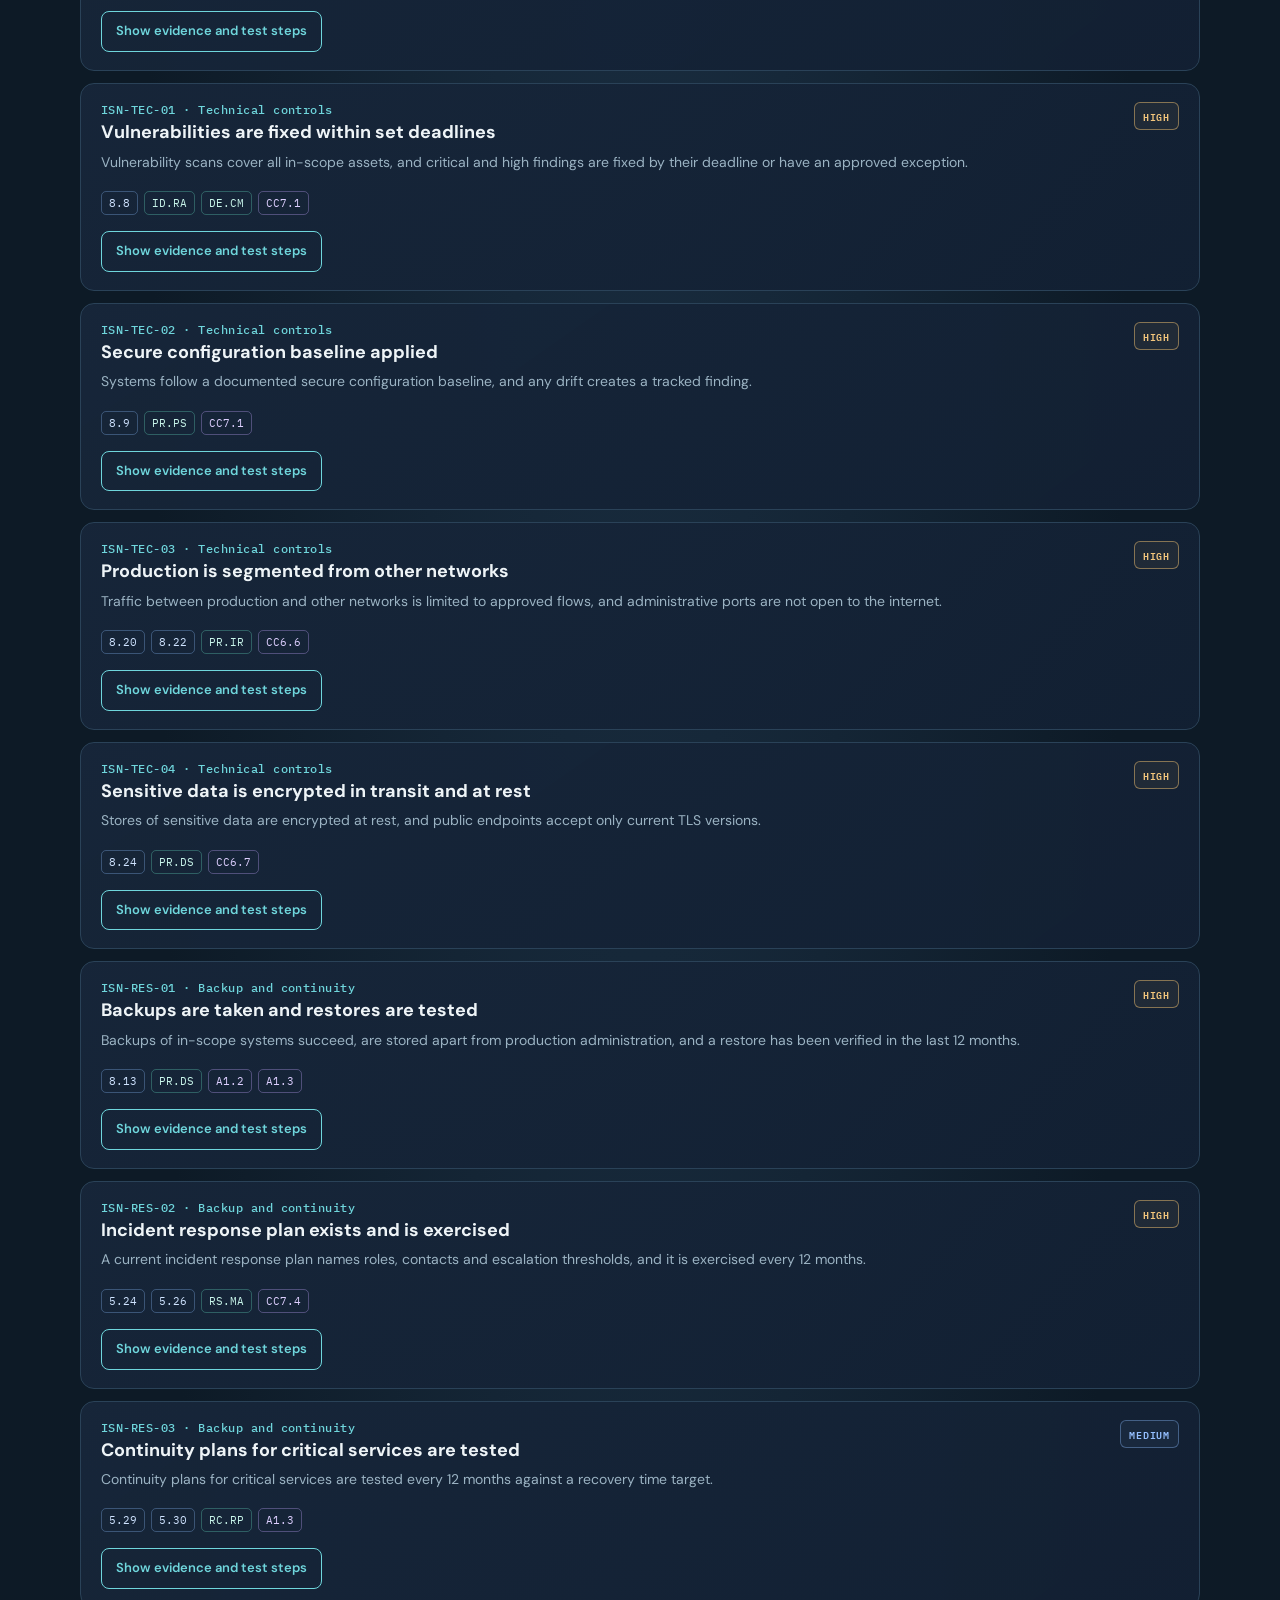
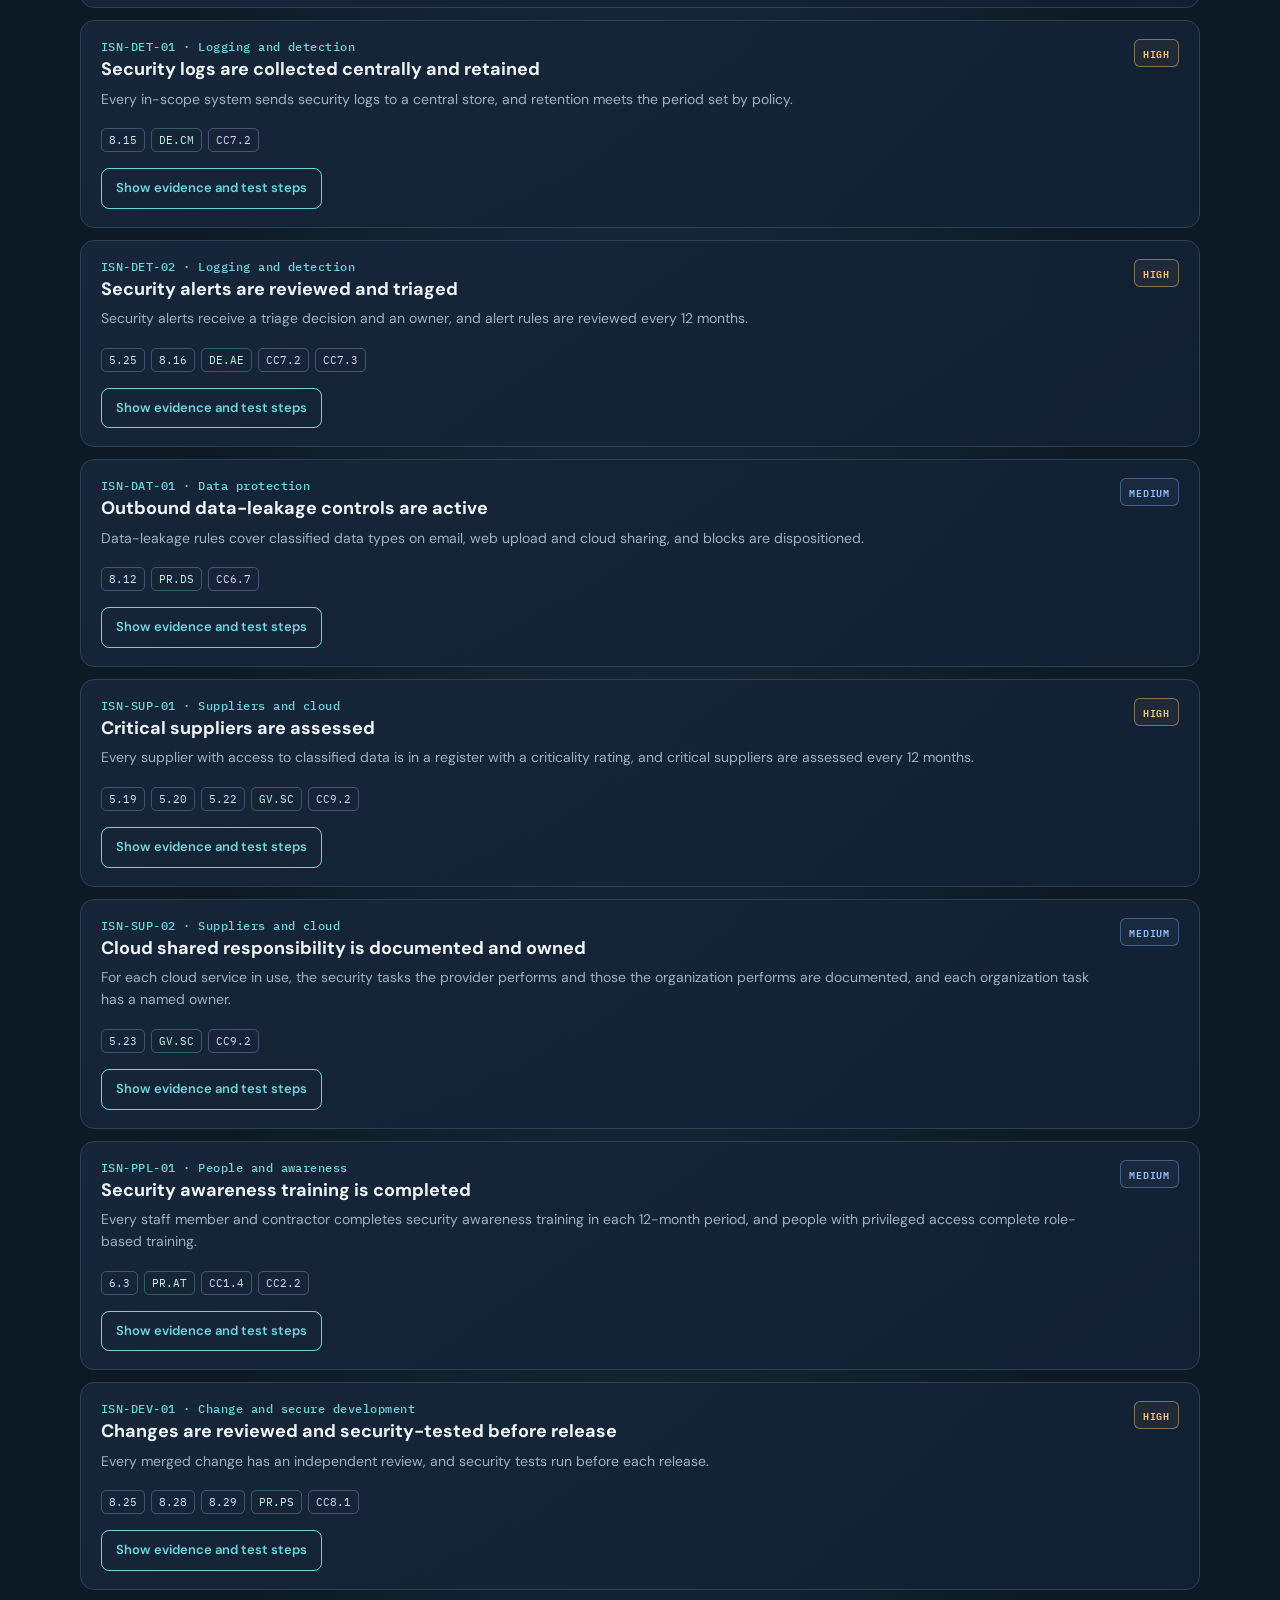
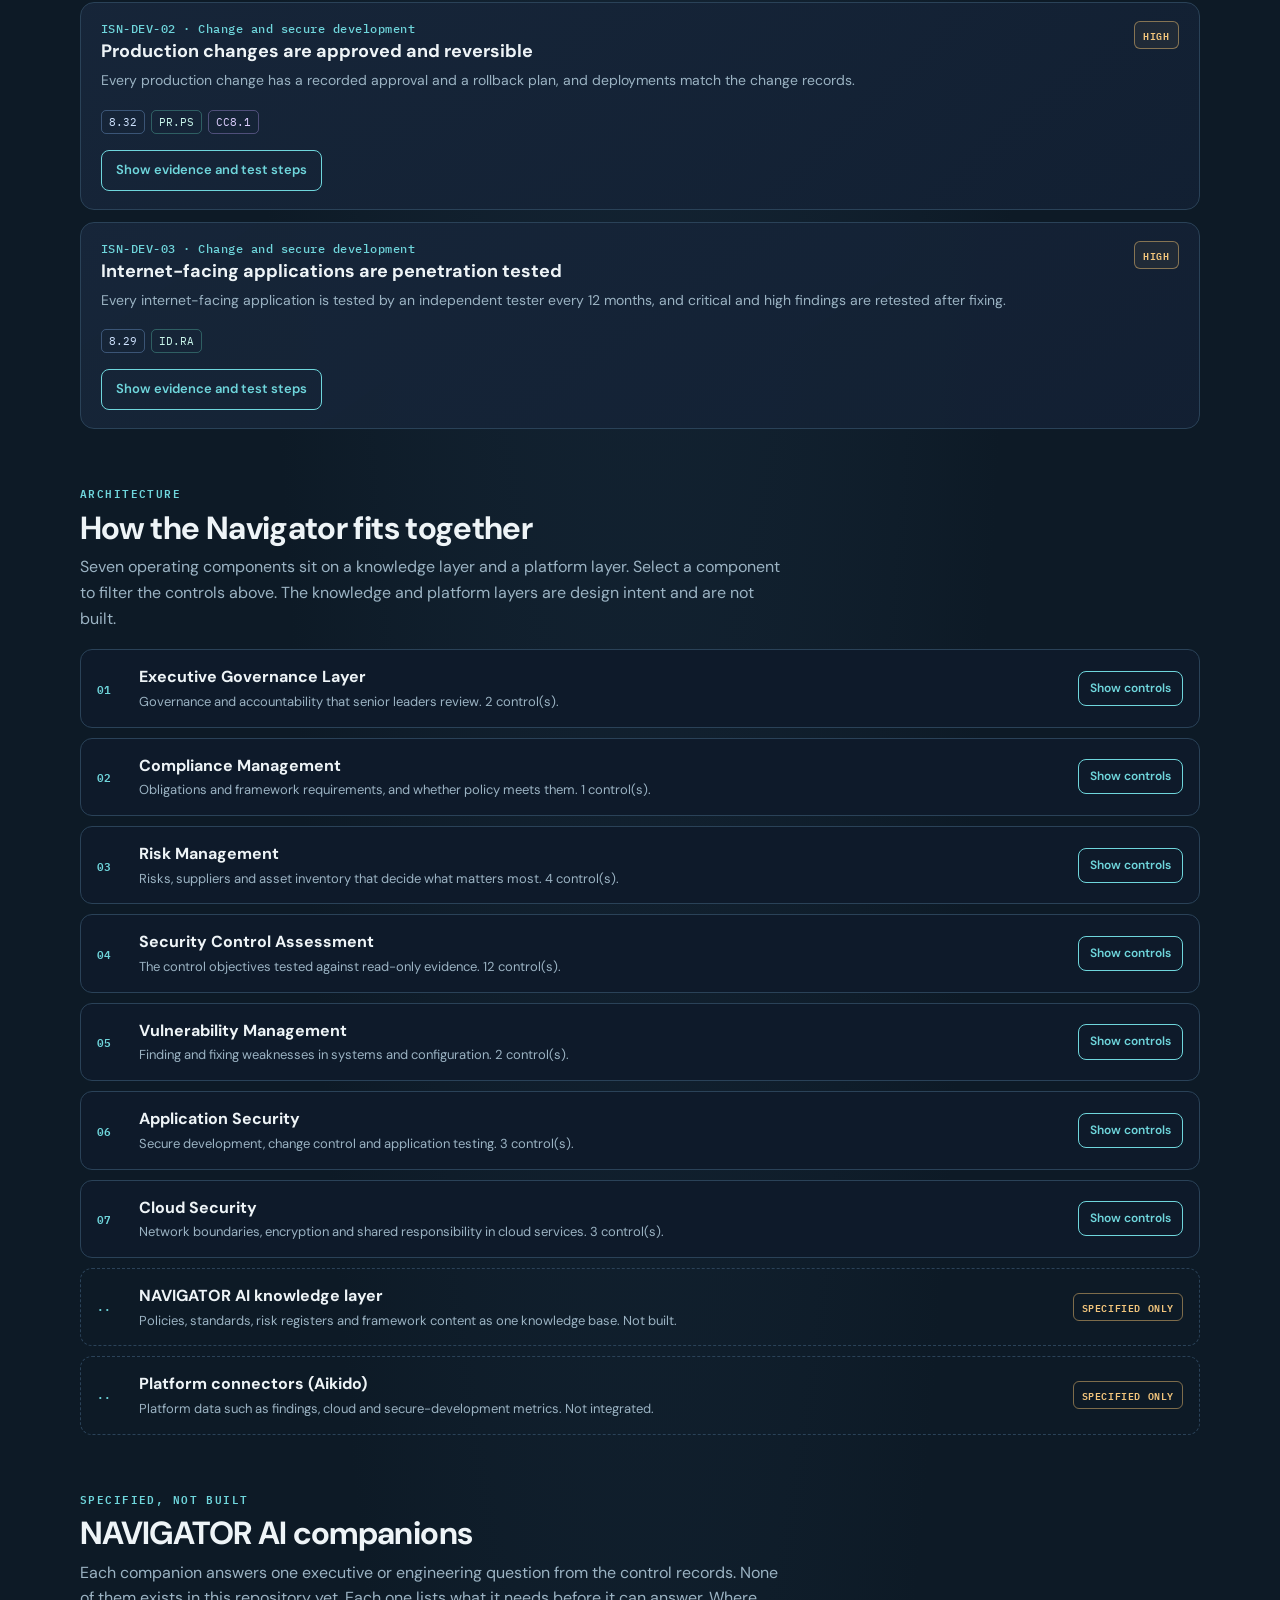
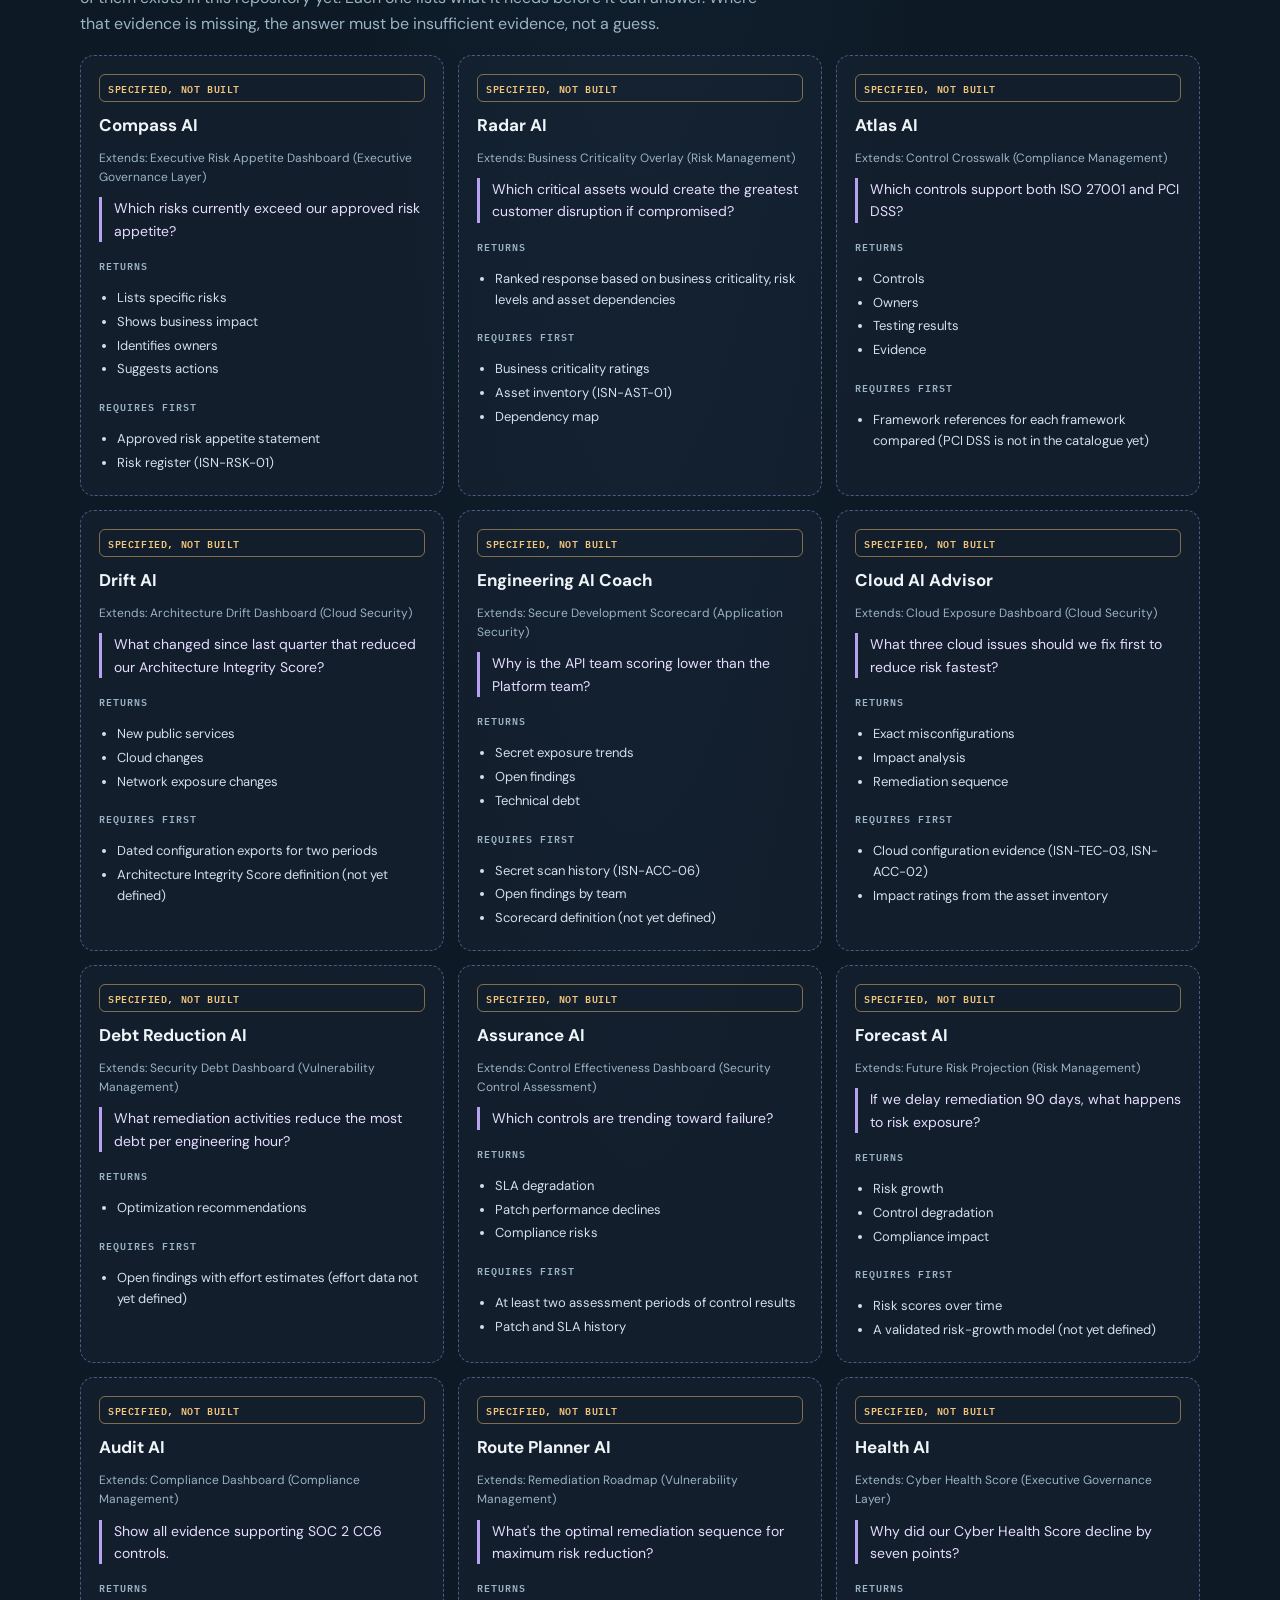
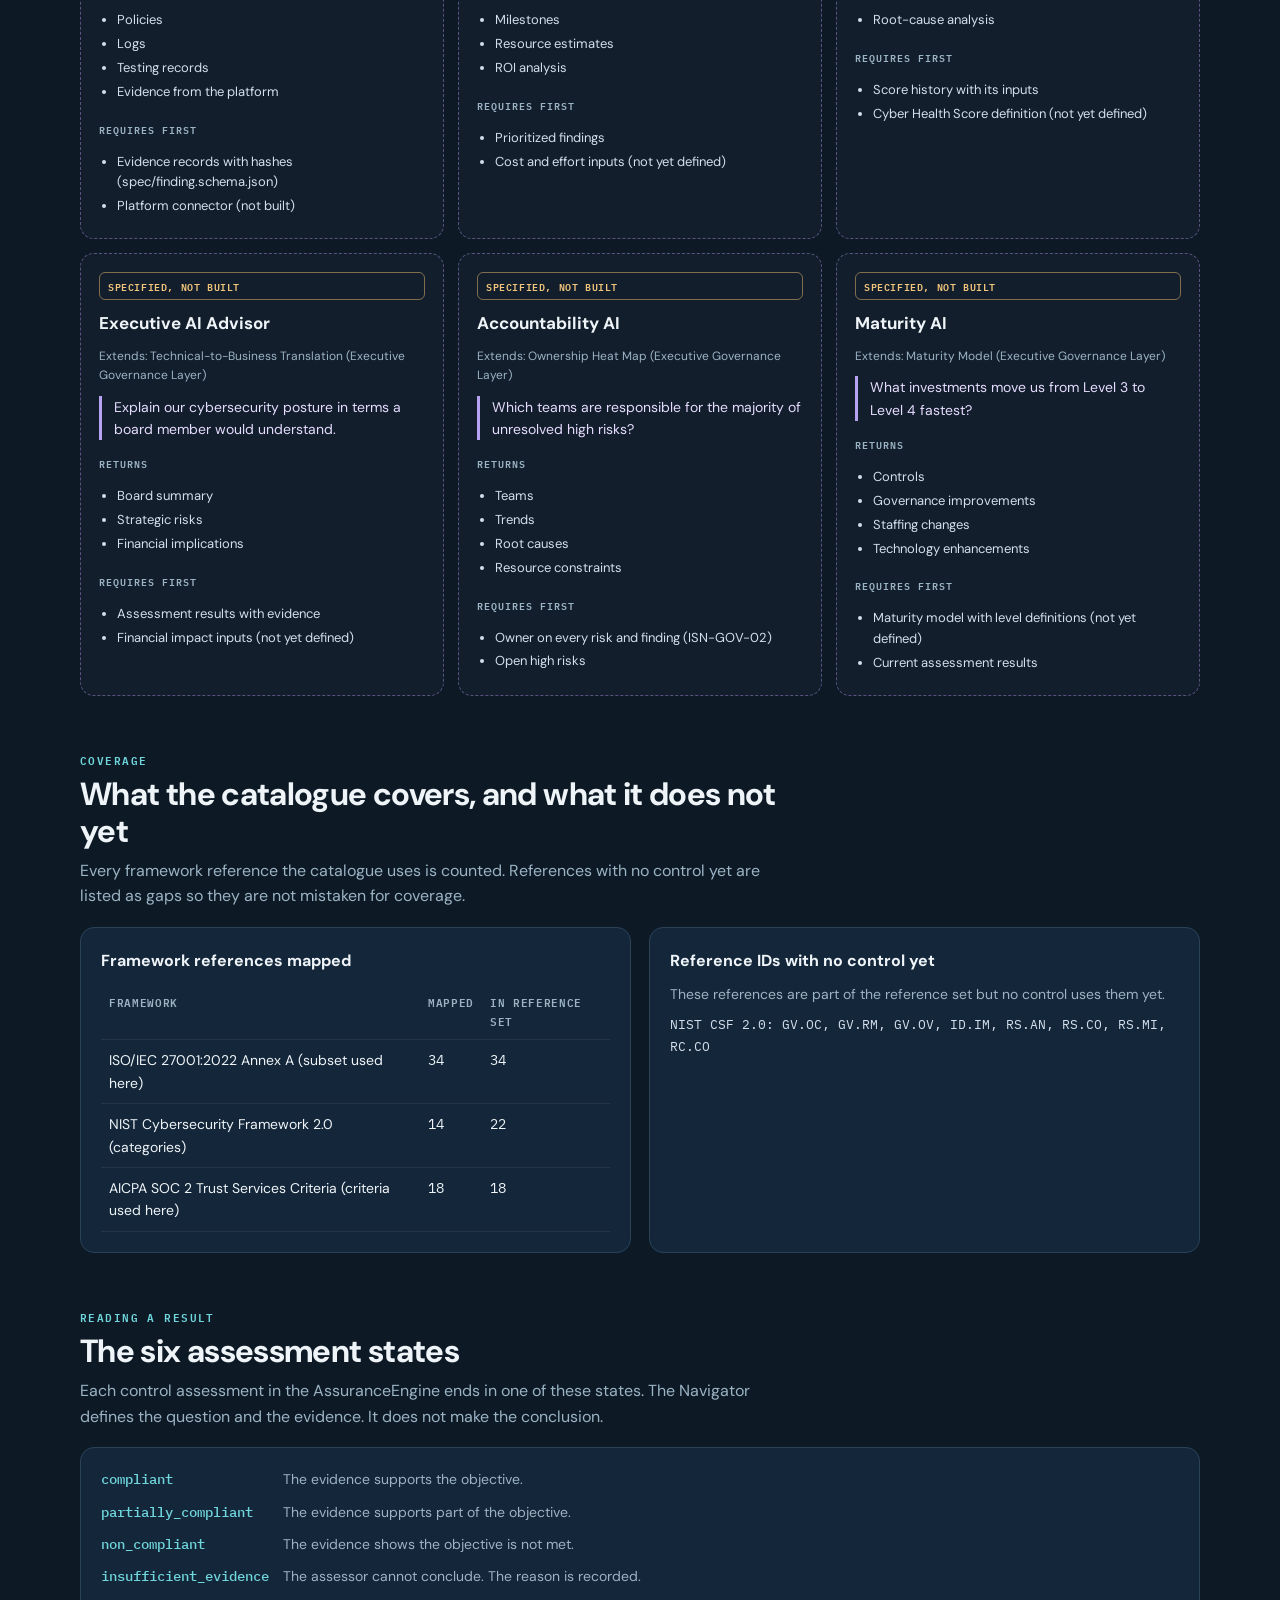
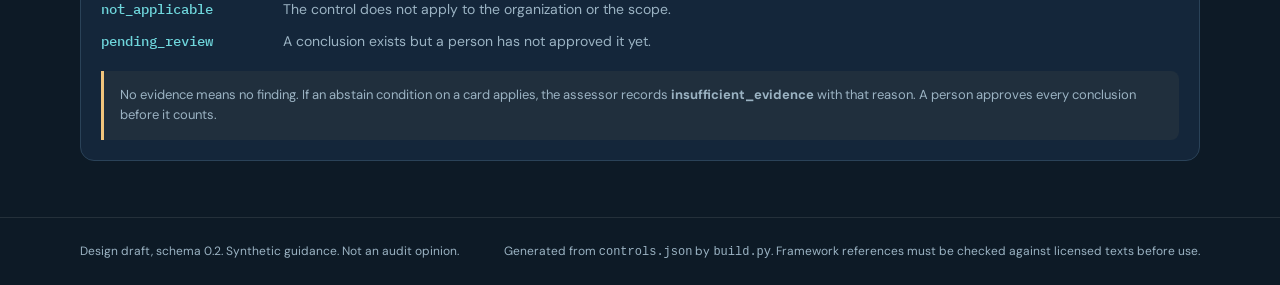
==== commit f6892cc7: "Add InfoSec Navigator overview and flow pages - theme.css: InfoSec palette, close to AssuranceEngine" ====
--- a/infosec-navigator/index.html
+++ b/infosec-navigator/index.html
@@ -4,11 +4,12 @@
 <meta charset="utf-8">
 <meta name="viewport" content="width=device-width, initial-scale=1">
 <meta name="description" content="InfoSec Navigator: find each information security control, the read-only evidence that proves it, and the ISO 27001, NIST CSF and SOC 2 requirements it maps to.">
-<meta name="theme-color" content="#101b2d">
+<meta name="theme-color" content="#0d1a26">
 <title>InfoSec Navigator | AssuranceEngine</title>
 <link rel="stylesheet" href="https://fonts.googleapis.com/css2?family=DM+Sans:wght@400;500;600;700&family=IBM+Plex+Mono:wght@400;500;600&display=swap">
+<link rel="stylesheet" href="theme.css">
 <style>
-:root{color-scheme:dark;--bg:#101b2d;--panel:#17263a;--panel-2:#1c3045;--line:#30445b;--text:#edf3f7;--muted:#a9bac9;--teal:#68dfc2;--gold:#edbd70;--blue:#8ebeff;--violet:#c4a4ff;--red:#ff9c8a}
+:root{color-scheme:dark;--bg:#0d1a26;--panel:#14263a;--panel-2:#1a3045;--line:#2a4258;--text:#eef4f7;--muted:#9bb3c3;--teal:#6fd6dc;--gold:#f2c57c;--blue:#95bfff;--violet:#b7a2f2;--red:#ff9c8a}
 *{box-sizing:border-box}
 html{scroll-behavior:smooth}
 body{margin:0;background:radial-gradient(ellipse at 50% 0%,#1d3348 0,transparent 58%),var(--bg);color:var(--text);font:16px/1.6 "DM Sans",system-ui,sans-serif;min-height:100vh}
@@ -123,6 +124,7 @@
   <nav class="wrap nav" aria-label="Main navigation">
     <a class="brand" href="../index.html">ASSURANCE<span>ENGINE</span></a>
     <span class="module">InfoSec Navigator</span>
+    <a class="nav-link" href="overview.html">Overview</a>
     <a class="nav-link" href="../index.html">Back to prototype home &rarr;</a>
   </nav>
 </div>
--- a/infosec-navigator/theme.css
+++ b/infosec-navigator/theme.css
@@ -0,0 +1,70 @@
+/* InfoSec Navigator theme. Close to AssuranceEngine's palette, shifted cooler and deeper
+   so the two sections are related but not the same. */
+:root{
+  color-scheme:dark;
+  --bg:#0d1a26;
+  --bg-deep:#0a1520;
+  --panel:#14263a;
+  --panel-2:#1a3045;
+  --line:#2a4258;
+  --grid:#15283a;
+  --text:#eef4f7;
+  --muted:#9bb3c3;
+  --cyan:#6fd6dc;     /* AssuranceEngine teal, shifted toward cyan */
+  --amber:#f2c57c;    /* AssuranceEngine gold, warmer */
+  --sky:#95bfff;      /* AssuranceEngine blue, slightly lighter */
+  --lilac:#b7a2f2;    /* AssuranceEngine violet, cooler */
+  --red:#ff9c8a;
+}
+@media(prefers-color-scheme:light){:root:not([data-theme="dark"]){color-scheme:dark}}
+*{box-sizing:border-box}
+html{scroll-behavior:smooth}
+body{margin:0;min-height:100vh;background:radial-gradient(ellipse at 50% 0%,#1b3247 0,transparent 58%),var(--bg);color:var(--text);font:16px/1.65 "DM Sans",system-ui,sans-serif}
+a{color:var(--cyan)}
+:focus-visible{outline:2px solid var(--cyan);outline-offset:4px}
+.wrap{width:min(1120px,calc(100% - 40px));margin-inline:auto}
+.topbar{border-bottom:1px solid #ffffff14}
+.nav{min-height:74px;display:flex;align-items:center;justify-content:space-between;gap:20px;flex-wrap:wrap;padding:12px 0}
+.brand{color:var(--text);text-decoration:none;font-weight:700;letter-spacing:.07em}
+.brand span{color:var(--cyan)}
+.module{font:600 11px "IBM Plex Mono",monospace;letter-spacing:.1em;text-transform:uppercase;color:var(--amber);border:1px solid #f2c57c66;border-radius:999px;padding:5px 10px}
+.nav-link{color:var(--muted);font-size:14px;text-decoration:none}
+.nav-link:hover{color:var(--text)}
+.eyebrow,.label{font:600 11px/1.4 "IBM Plex Mono",monospace;letter-spacing:.13em;text-transform:uppercase}
+.eyebrow{color:var(--cyan)}
+h1,h2,h3,p{margin-top:0}
+h1{letter-spacing:-.04em}
+h1 em{color:var(--cyan);font-style:normal}
+.lede{color:var(--muted);font-size:18px;max-width:720px}
+.btn{display:inline-block;padding:12px 18px;border-radius:8px;text-decoration:none;font-weight:700;font-size:15px}
+.btn-primary{background:var(--cyan);color:#0d1a26}
+.btn-ghost{border:1px solid var(--line);color:var(--text)}
+.btn-ghost:hover{border-color:var(--cyan)}
+.section{padding:62px 0}
+.section-title{max-width:700px;margin-bottom:24px}
+.section-title .eyebrow{margin-bottom:9px}
+h2.heading{margin:0 0 9px;font-size:clamp(27px,4vw,38px);line-height:1.15;letter-spacing:-.025em}
+.section-title p{margin:0;color:var(--muted)}
+.badge{padding:5px 9px;border:1px solid #f2c57c60;border-radius:999px;color:var(--amber);font:500 10px "IBM Plex Mono",monospace;letter-spacing:.08em;text-transform:uppercase;white-space:nowrap}
+.panel{padding:22px;border:1px solid var(--line);border-radius:14px;background:var(--panel)}
+.panel h3{margin:0 0 8px;font-size:17px}
+.panel p{margin:0;color:var(--muted);font-size:14px}
+.grid-4{display:grid;grid-template-columns:repeat(4,1fr);gap:12px}
+.grid-3{display:grid;grid-template-columns:repeat(3,1fr);gap:14px}
+.grid-2{display:grid;grid-template-columns:1fr 1fr;gap:18px}
+.stat{padding:18px;border:1px solid var(--line);border-radius:12px;background:var(--panel)}
+.stat strong{display:block;font-size:30px;line-height:1.1;letter-spacing:-.02em}
+.stat span{color:var(--muted);font-size:13px}
+.step{padding:18px;border:1px solid var(--line);border-radius:12px;background:var(--panel)}
+.step-num{color:var(--cyan);font:600 11px "IBM Plex Mono",monospace}
+.step h3{margin:10px 0 6px;font-size:16px}
+.step p{margin:0;color:var(--muted);font-size:13px}
+.chip{padding:4px 7px;border:1px solid #ffffff1f;border-radius:5px;color:#d3e2ea;font:10px "IBM Plex Mono",monospace;white-space:nowrap}
+.chips{display:flex;flex-wrap:wrap;gap:5px;margin-top:auto;padding-top:12px}
+.pill{font:600 10px "IBM Plex Mono",monospace;letter-spacing:.06em;text-transform:uppercase;padding:4px 8px;border-radius:6px;border:1px solid #f2c57c80;color:var(--amber);white-space:nowrap;display:inline-block}
+.notice{margin-top:18px;padding:14px 16px;border-left:3px solid var(--amber);border-radius:0 8px 8px 0;background:#f2c57c0e;color:var(--muted);font-size:13px}
+.footer{margin-top:24px;padding:23px 0;border-top:1px solid #ffffff14;color:var(--muted);font-size:12px}
+.footer .wrap{display:flex;flex-wrap:wrap;justify-content:space-between;gap:12px}
+@media(max-width:900px){.grid-4{grid-template-columns:1fr 1fr}.grid-3,.grid-2{grid-template-columns:1fr}}
+@media(max-width:520px){.wrap{width:min(100% - 32px,1120px)}.grid-4{grid-template-columns:1fr}.nav{min-height:0}}
+@media(prefers-reduced-motion:reduce){html{scroll-behavior:auto}}
